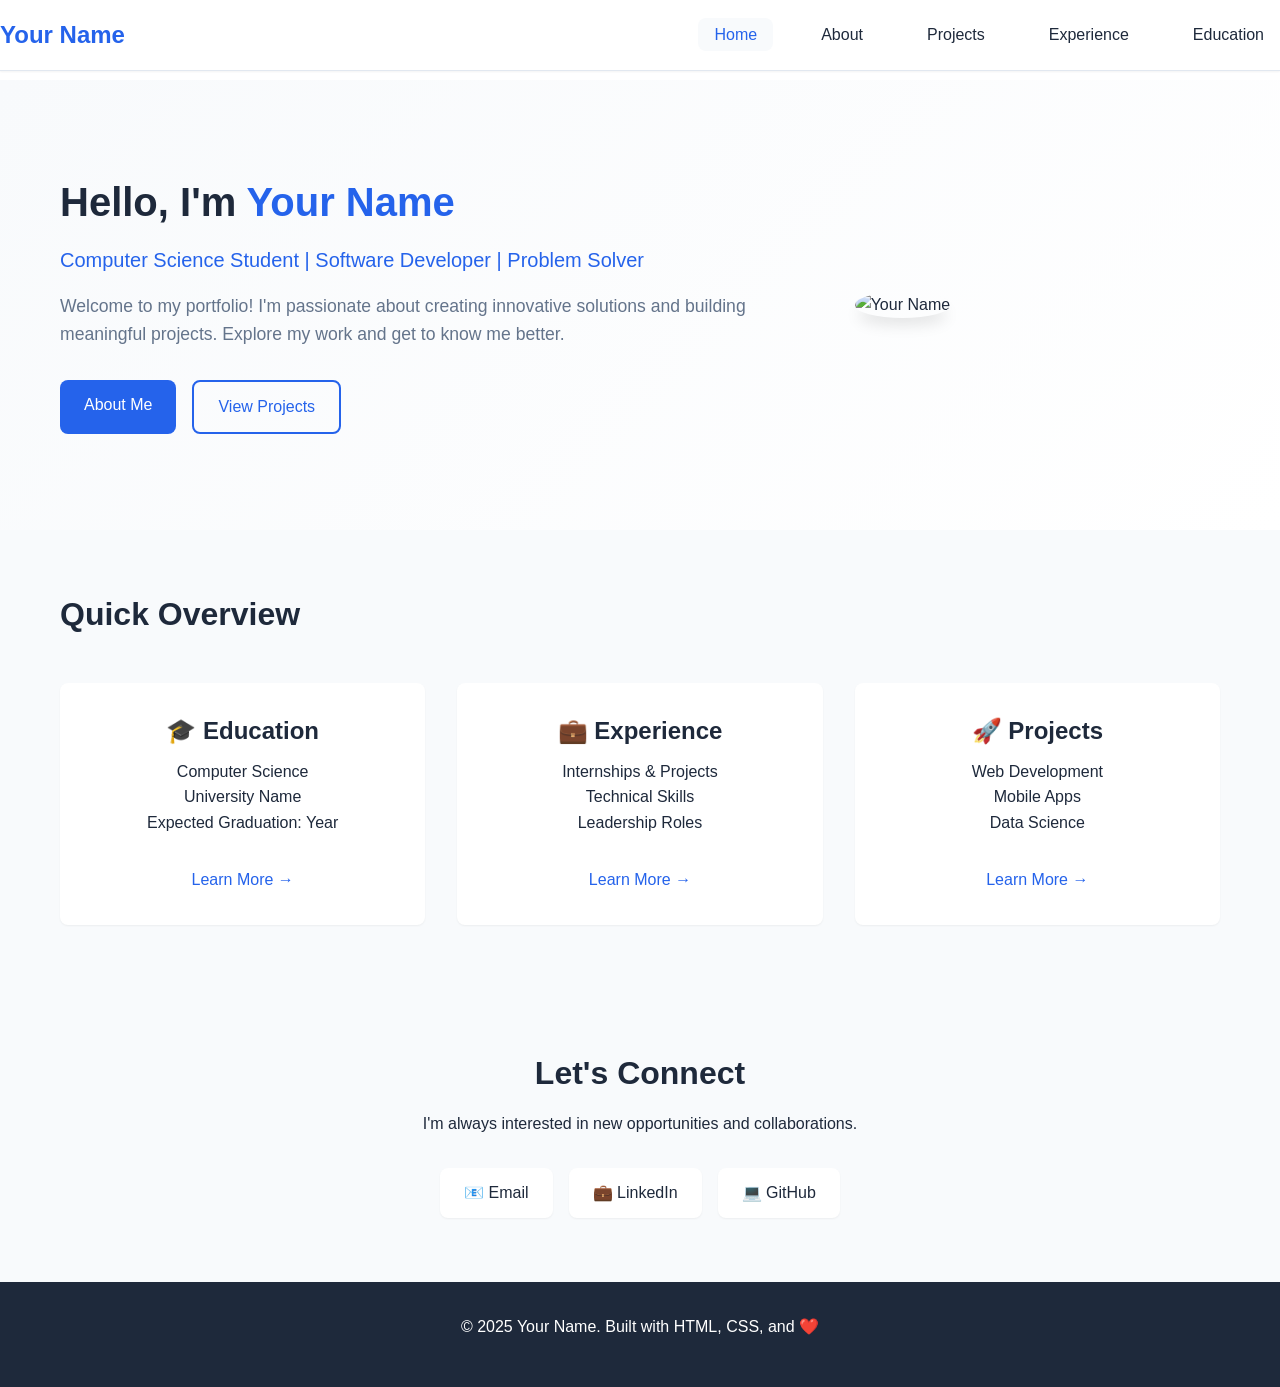
==== index.html @ bdbf02f8 "Initial commit" ====
<!DOCTYPE html>
<html lang="en">
<head>
    <meta charset="UTF-8">
    <meta name="viewport" content="width=device-width, initial-scale=1.0">
    <title>Your Name - Portfolio</title>
    <link rel="stylesheet" href="style.css">
</head>
<body>
    <header>
        <nav class="navbar">
            <div class="nav-container">
                <div class="nav-logo">
                    <a href="index.html">Your Name</a>
                </div>
                <ul class="nav-menu">
                    <li class="nav-item">
                        <a href="index.html" class="nav-link active">Home</a>
                    </li>
                    <li class="nav-item">
                        <a href="about.html" class="nav-link">About</a>
                    </li>
                    <li class="nav-item">
                        <a href="projects.html" class="nav-link">Projects</a>
                    </li>
                    <li class="nav-item">
                        <a href="experience.html" class="nav-link">Experience</a>
                    </li>
                    <li class="nav-item">
                        <a href="education.html" class="nav-link">Education</a>
                    </li>
                </ul>
                <div class="nav-toggle" id="mobile-menu">
                    <span class="bar"></span>
                    <span class="bar"></span>
                    <span class="bar"></span>
                </div>
            </div>
        </nav>
    </header>

    <main>
        <section class="hero">
            <div class="container">
                <div class="hero-content">
                    <h1>Hello, I'm <span class="highlight">Your Name</span></h1>
                    <p class="hero-subtitle">Computer Science Student | Software Developer | Problem Solver</p>
                    <p class="hero-description">
                        Welcome to my portfolio! I'm passionate about creating innovative solutions 
                        and building meaningful projects. Explore my work and get to know me better.
                    </p>
                    <div class="hero-buttons">
                        <a href="about.html" class="btn btn-primary">About Me</a>
                        <a href="projects.html" class="btn btn-secondary">View Projects</a>
                    </div>
                </div>
                <div class="hero-image">
                    <img src="assets/images/profile-placeholder.jpg" alt="Your Name" class="profile-img">
                </div>
            </div>
        </section>

        <section class="quick-overview">
            <div class="container">
                <h2>Quick Overview</h2>
                <div class="overview-grid">
                    <div class="overview-card">
                        <h3>🎓 Education</h3>
                        <p>Computer Science<br>University Name<br>Expected Graduation: Year</p>
                        <a href="education.html" class="card-link">Learn More →</a>
                    </div>
                    <div class="overview-card">
                        <h3>💼 Experience</h3>
                        <p>Internships & Projects<br>Technical Skills<br>Leadership Roles</p>
                        <a href="experience.html" class="card-link">Learn More →</a>
                    </div>
                    <div class="overview-card">
                        <h3>🚀 Projects</h3>
                        <p>Web Development<br>Mobile Apps<br>Data Science</p>
                        <a href="projects.html" class="card-link">Learn More →</a>
                    </div>
                </div>
            </div>
        </section>

        <section class="contact-cta">
            <div class="container">
                <h2>Let's Connect</h2>
                <p>I'm always interested in new opportunities and collaborations.</p>
                <div class="contact-links">
                    <a href="mailto:your.email@example.com" class="contact-btn">📧 Email</a>
                    <a href="https://linkedin.com/in/yourprofile" class="contact-btn">💼 LinkedIn</a>
                    <a href="https://github.com/yourusername" class="contact-btn">💻 GitHub</a>
                </div>
            </div>
        </section>
    </main>

    <footer>
        <div class="container">
            <p>&copy; 2025 Your Name. Built with HTML, CSS, and ❤️</p>
        </div>
    </footer>

    <script src="script.js"></script>
</body>
</html>
---- style.css ----
/* CSS Variables for consistent theming */
:root {
    --primary-color: #2563eb;
    --primary-dark: #1d4ed8;
    --secondary-color: #64748b;
    --accent-color: #f59e0b;
    --text-dark: #1e293b;
    --text-light: #64748b;
    --bg-light: #f8fafc;
    --bg-white: #ffffff;
    --border-color: #e2e8f0;
    --shadow-sm: 0 1px 2px 0 rgb(0 0 0 / 0.05);
    --shadow-md: 0 4px 6px -1px rgb(0 0 0 / 0.1);
    --shadow-lg: 0 10px 15px -3px rgb(0 0 0 / 0.1);
    --border-radius: 8px;
    --transition: all 0.3s ease;
}

/* Reset and base styles */
* {
    margin: 0;
    padding: 0;
    box-sizing: border-box;
}

body {
    font-family: 'Inter', -apple-system, BlinkMacSystemFont, 'Segoe UI', Roboto, Oxygen, Ubuntu, Cantarell, sans-serif;
    line-height: 1.6;
    color: var(--text-dark);
    background-color: var(--bg-white);
}

.container {
    max-width: 1200px;
    margin: 0 auto;
    padding: 0 20px;
}

/* Typography */
h1, h2, h3, h4, h5, h6 {
    line-height: 1.3;
    margin-bottom: 0.5em;
}

h1 { font-size: 2.5rem; font-weight: 700; }
h2 { font-size: 2rem; font-weight: 600; }
h3 { font-size: 1.5rem; font-weight: 600; }
h4 { font-size: 1.25rem; font-weight: 500; }

p { margin-bottom: 1rem; }

.highlight {
    color: var(--primary-color);
}

/* Navigation */
.navbar {
    background: var(--bg-white);
    box-shadow: var(--shadow-sm);
    position: fixed;
    top: 0;
    width: 100%;
    z-index: 1000;
    border-bottom: 1px solid var(--border-color);
}

.nav-container {
    display: flex;
    justify-content: space-between;
    align-items: center;
    padding: 1rem 0;
}

.nav-logo a {
    font-size: 1.5rem;
    font-weight: 700;
    color: var(--primary-color);
    text-decoration: none;
}

.nav-menu {
    display: flex;
    list-style: none;
    gap: 2rem;
}

.nav-link {
    text-decoration: none;
    color: var(--text-dark);
    font-weight: 500;
    transition: var(--transition);
    padding: 0.5rem 1rem;
    border-radius: var(--border-radius);
}

.nav-link:hover,
.nav-link.active {
    color: var(--primary-color);
    background-color: var(--bg-light);
}

/* Mobile menu toggle */
.nav-toggle {
    display: none;
    flex-direction: column;
    cursor: pointer;
}

.bar {
    width: 25px;
    height: 3px;
    background: var(--text-dark);
    margin: 3px 0;
    transition: var(--transition);
}

/* Buttons */
.btn {
    display: inline-block;
    padding: 0.75rem 1.5rem;
    border-radius: var(--border-radius);
    text-decoration: none;
    font-weight: 500;
    transition: var(--transition);
    border: none;
    cursor: pointer;
    text-align: center;
}

.btn-primary {
    background: var(--primary-color);
    color: white;
}

.btn-primary:hover {
    background: var(--primary-dark);
    transform: translateY(-2px);
    box-shadow: var(--shadow-md);
}

.btn-secondary {
    background: transparent;
    color: var(--primary-color);
    border: 2px solid var(--primary-color);
}

.btn-secondary:hover {
    background: var(--primary-color);
    color: white;
}

/* Layout spacing */
main {
    margin-top: 80px; /* Account for fixed navbar */
}

section {
    padding: 4rem 0;
}

.page-header {
    background: linear-gradient(135deg, var(--primary-color), var(--primary-dark));
    color: white;
    text-align: center;
    padding: 6rem 0 4rem;
}

.page-header h1 {
    margin-bottom: 1rem;
}

/* Hero Section */
.hero {
    background: linear-gradient(135deg, var(--bg-light), var(--bg-white));
    padding: 6rem 0;
}

.hero .container {
    display: grid;
    grid-template-columns: 2fr 1fr;
    gap: 4rem;
    align-items: center;
}

.hero-content h1 {
    margin-bottom: 1rem;
}

.hero-subtitle {
    font-size: 1.25rem;
    color: var(--primary-color);
    font-weight: 500;
    margin-bottom: 1rem;
}

.hero-description {
    font-size: 1.1rem;
    color: var(--text-light);
    margin-bottom: 2rem;
}

.hero-buttons {
    display: flex;
    gap: 1rem;
    flex-wrap: wrap;
}

.profile-img {
    width: 100%;
    max-width: 300px;
    border-radius: 50%;
    box-shadow: var(--shadow-lg);
}

/* Quick Overview */
.quick-overview {
    background: var(--bg-light);
}

.overview-grid {
    display: grid;
    grid-template-columns: repeat(auto-fit, minmax(300px, 1fr));
    gap: 2rem;
    margin-top: 3rem;
}

.overview-card {
    background: var(--bg-white);
    padding: 2rem;
    border-radius: var(--border-radius);
    box-shadow: var(--shadow-sm);
    transition: var(--transition);
    text-align: center;
}

.overview-card:hover {
    transform: translateY(-5px);
    box-shadow: var(--shadow-md);
}

.card-link {
    color: var(--primary-color);
    text-decoration: none;
    font-weight: 500;
    margin-top: 1rem;
    display: inline-block;
}

/* Skills Section */
.skills {
    background: var(--bg-light);
}

.skills-grid {
    display: grid;
    grid-template-columns: repeat(auto-fit, minmax(300px, 1fr));
    gap: 2rem;
    margin-top: 3rem;
}

.skill-category {
    background: var(--bg-white);
    padding: 2rem;
    border-radius: var(--border-radius);
    box-shadow: var(--shadow-sm);
}

.skill-tags {
    display: flex;
    flex-wrap: wrap;
    gap: 0.5rem;
    margin-top: 1rem;
}

.skill-tag, .tech-tag {
    background: var(--primary-color);
    color: white;
    padding: 0.25rem 0.75rem;
    border-radius: 20px;
    font-size: 0.875rem;
    font-weight: 500;
}

/* Projects */
.projects-grid {
    display: grid;
    grid-template-columns: repeat(auto-fit, minmax(350px, 1fr));
    gap: 2rem;
    margin-top: 3rem;
}

.project-card {
    background: var(--bg-white);
    border-radius: var(--border-radius);
    overflow: hidden;
    box-shadow: var(--shadow-sm);
    transition: var(--transition);
}

.project-card:hover {
    transform: translateY(-5px);
    box-shadow: var(--shadow-lg);
}

.project-card.featured {
    grid-column: span 2;
    display: grid;
    grid-template-columns: 1fr 1fr;
}

.project-image img {
    width: 100%;
    height: 200px;
    object-fit: cover;
}

.project-content {
    padding: 1.5rem;
}

.project-header {
    display: flex;
    justify-content: space-between;
    align-items: flex-start;
    margin-bottom: 1rem;
}

.project-type {
    background: var(--accent-color);
    color: white;
    padding: 0.25rem 0.75rem;
    border-radius: 20px;
    font-size: 0.75rem;
    font-weight: 500;
}

.project-description {
    color: var(--text-light);
    margin-bottom: 1rem;
}

.project-tech {
    display: flex;
    flex-wrap: wrap;
    gap: 0.5rem;
    margin: 1rem 0;
}

.project-links {
    display: flex;
    gap: 1rem;
}

.project-btn {
    color: var(--primary-color);
    text-decoration: none;
    font-weight: 500;
    font-size: 0.875rem;
}

/* Experience Timeline */
.experience-timeline {
    position: relative;
    margin-top: 3rem;
}

.experience-timeline::before {
    content: '';
    position: absolute;
    left: 2rem;
    top: 0;
    bottom: 0;
    width: 2px;
    background: var(--border-color);
}

.experience-item {
    position: relative;
    margin-bottom: 3rem;
    padding-left: 5rem;
}

.experience-item::before {
    content: '';
    position: absolute;
    left: 1.5rem;
    top: 1rem;
    width: 1rem;
    height: 1rem;
    background: var(--primary-color);
    border-radius: 50%;
    border: 3px solid var(--bg-white);
    box-shadow: var(--shadow-sm);
}

.experience-date {
    position: absolute;
    left: -8rem;
    top: 1rem;
    background: var(--primary-color);
    color: white;
    padding: 0.5rem 1rem;
    border-radius: var(--border-radius);
    font-size: 0.875rem;
    font-weight: 500;
    white-space: nowrap;
}

.experience-content {
    background: var(--bg-white);
    padding: 2rem;
    border-radius: var(--border-radius);
    box-shadow: var(--shadow-sm);
    display: grid;
    grid-template-columns: auto 1fr;
    gap: 1.5rem;
}

.company-logo img {
    width: 60px;
    height: 60px;
    border-radius: var(--border-radius);
    object-fit: cover;
}

.experience-details h3 {
    color: var(--primary-color);
    margin-bottom: 0.5rem;
}

.experience-details h4 {
    margin-bottom: 0.25rem;
}

.location {
    color: var(--text-light);
    font-size: 0.875rem;
    margin-bottom: 1rem;
}

.achievements {
    margin: 1rem 0;
}

.achievements li {
    margin-bottom: 0.5rem;
    color: var(--text-light);
}

.experience-tech {
    display: flex;
    flex-wrap: wrap;
    gap: 0.5rem;
    margin-top: 1rem;
}

/* Education */
.education-item {
    background: var(--bg-white);
    border-radius: var(--border-radius);
    box-shadow: var(--shadow-sm);
    overflow: hidden;
    margin-bottom: 3rem;
}

.education-item.primary {
    display: grid;
    grid-template-columns: auto 1fr;
}

.education-image img {
    width: 200px;
    height: 200px;
    object-fit: cover;
}

.education-content {
    padding: 2rem;
}

.education-header {
    display: flex;
    justify-content: space-between;
    align-items: flex-start;
    margin-bottom: 1rem;
}

.education-status {
    background: var(--accent-color);
    color: white;
    padding: 0.25rem 0.75rem;
    border-radius: 20px;
    font-size: 0.75rem;
    font-weight: 500;
}

.education-period,
.education-location {
    color: var(--text-light);
    margin-bottom: 0.5rem;
}

.coursework-grid {
    display: grid;
    grid-template-columns: repeat(auto-fit, minmax(250px, 1fr));
    gap: 1.5rem;
    margin-top: 1rem;
}

.course-category h5 {
    color: var(--primary-color);
    margin-bottom: 0.5rem;
}

.course-category ul {
    list-style-position: inside;
}

.course-category li {
    color: var(--text-light);
    margin-bottom: 0.25rem;
}

/* Certifications */
.additional-education {
    margin-top: 4rem;
}

.certification-grid {
    display: grid;
    grid-template-columns: repeat(auto-fit, minmax(300px, 1fr));
    gap: 2rem;
    margin-top: 2rem;
}

.certification-card {
    background: var(--bg-white);
    padding: 1.5rem;
    border-radius: var(--border-radius);
    box-shadow: var(--shadow-sm);
    border-left: 4px solid var(--primary-color);
}

.cert-header {
    display: flex;
    justify-content: space-between;
    align-items: flex-start;
    margin-bottom: 0.5rem;
}

.cert-date {
    background: var(--bg-light);
    padding: 0.25rem 0.75rem;
    border-radius: 20px;
    font-size: 0.75rem;
    font-weight: 500;
    color: var(--text-light);
}

.cert-issuer {
    color: var(--primary-color);
    font-weight: 500;
    margin-bottom: 0.5rem;
}

.cert-description {
    color: var(--text-light);
    font-size: 0.875rem;
    margin-bottom: 1rem;
}

.cert-link {
    color: var(--primary-color);
    text-decoration: none;
    font-weight: 500;
    font-size: 0.875rem;
}

/* Contact CTA */
.contact-cta {
    background: var(--bg-light);
    text-align: center;
}

.contact-links {
    display: flex;
    justify-content: center;
    gap: 1rem;
    flex-wrap: wrap;
    margin-top: 2rem;
}

.contact-btn {
    background: var(--bg-white);
    color: var(--text-dark);
    padding: 0.75rem 1.5rem;
    border-radius: var(--border-radius);
    text-decoration: none;
    font-weight: 500;
    box-shadow: var(--shadow-sm);
    transition: var(--transition);
}

.contact-btn:hover {
    transform: translateY(-2px);
    box-shadow: var(--shadow-md);
    color: var(--primary-color);
}

/* Footer */
footer {
    background: var(--text-dark);
    color: white;
    text-align: center;
    padding: 2rem 0;
}

/* Stats and Achievements */
.project-stats,
.achievements {
    background: var(--bg-light);
}

.stats-grid,
.achievements-grid {
    display: grid;
    grid-template-columns: repeat(auto-fit, minmax(200px, 1fr));
    gap: 2rem;
    margin-top: 2rem;
}

.stat-card,
.achievement-card {
    background: var(--bg-white);
    padding: 2rem;
    border-radius: var(--border-radius);
    text-align: center;
    box-shadow: var(--shadow-sm);
}

.stat-card h3 {
    font-size: 2.5rem;
    color: var(--primary-color);
    margin-bottom: 0.5rem;
}

.achievement-card h3 {
    color: var(--primary-color);
    margin-bottom: 1rem;
}

/* Interests */
.interests-grid {
    display: grid;
    grid-template-columns: repeat(auto-fit, minmax(250px, 1fr));
    gap: 2rem;
    margin-top: 2rem;
}

.interest-card {
    background: var(--bg-white);
    padding: 2rem;
    border-radius: var(--border-radius);
    box-shadow: var(--shadow-sm);
    text-align: center;
}

.interest-card h3 {
    color: var(--primary-color);
    margin-bottom: 1rem;
}

/* Responsive Design */
@media (max-width: 768px) {
    .nav-menu {
        position: fixed;
        left: -100%;
        top: 70px;
        flex-direction: column;
        background-color: var(--bg-white);
        width: 100%;
        text-align: center;
        transition: 0.3s;
        box-shadow: var(--shadow-md);
        padding: 2rem 0;
    }

    .nav-menu.active {
        left: 0;
    }

    .nav-toggle {
        display: flex;
    }

    .hero .container {
        grid-template-columns: 1fr;
        text-align: center;
        gap: 2rem;
    }

    .hero-buttons {
        justify-content: center;
    }

    .project-card.featured {
        grid-column: span 1;
        display: block;
    }

    .experience-timeline::before {
        left: 1rem;
    }

    .experience-item {
        padding-left: 3rem;
    }

    .experience-item::before {
        left: 0.5rem;
    }

    .experience-date {
        position: relative;
        left: 0;
        top: 0;
        margin-bottom: 1rem;
        display: inline-block;
    }

    .experience-content {
        grid-template-columns: 1fr;
        gap: 1rem;
    }

    .education-item.primary {
        grid-template-columns: 1fr;
    }

    .education-image {
        text-align: center;
    }

    .education-image img {
        width: 150px;
        height: 150px;
    }

    h1 { font-size: 2rem; }
    h2 { font-size: 1.5rem; }
    h3 { font-size: 1.25rem; }

    section {
        padding: 2rem 0;
    }

    .page-header {
        padding: 4rem 0 2rem;
    }

    .hero {
        padding: 4rem 0;
    }
}

@media (max-width: 480px) {
    .container {
        padding: 0 15px;
    }

    .hero-buttons {
        flex-direction: column;
        align-items: center;
    }

    .contact-links {
        flex-direction: column;
        align-items: center;
    }

    .overview-grid,
    .projects-grid,
    .certification-grid {
        grid-template-columns: 1fr;
    }
}

/* Accessibility */
@media (prefers-reduced-motion: reduce) {
    * {
        animation-duration: 0.01ms !important;
        animation-iteration-count: 1 !important;
        transition-duration: 0.01ms !important;
    }
}

/* Focus states for keyboard navigation */
a:focus,
button:focus,
.nav-toggle:focus {
    outline: 2px solid var(--primary-color);
    outline-offset: 2px;
}

/* High contrast mode support */
@media (prefers-contrast: high) {
    :root {
        --border-color: #000000;
        --shadow-sm: 0 1px 2px 0 rgb(0 0 0 / 0.2);
        --shadow-md: 0 4px 6px -1px rgb(0 0 0 / 0.3);
        --shadow-lg: 0 10px 15px -3px rgb(0 0 0 / 0.4);
    }
}

/* Print styles */
@media print {
    .navbar,
    .nav-toggle,
    .contact-cta,
    footer {
        display: none;
    }

    main {
        margin-top: 0;
    }

    .page-header {
        background: none;
        color: var(--text-dark);
    }

    .project-card,
    .experience-item,
    .certification-card {
        break-inside: avoid;
        margin-bottom: 1rem;
    }
}
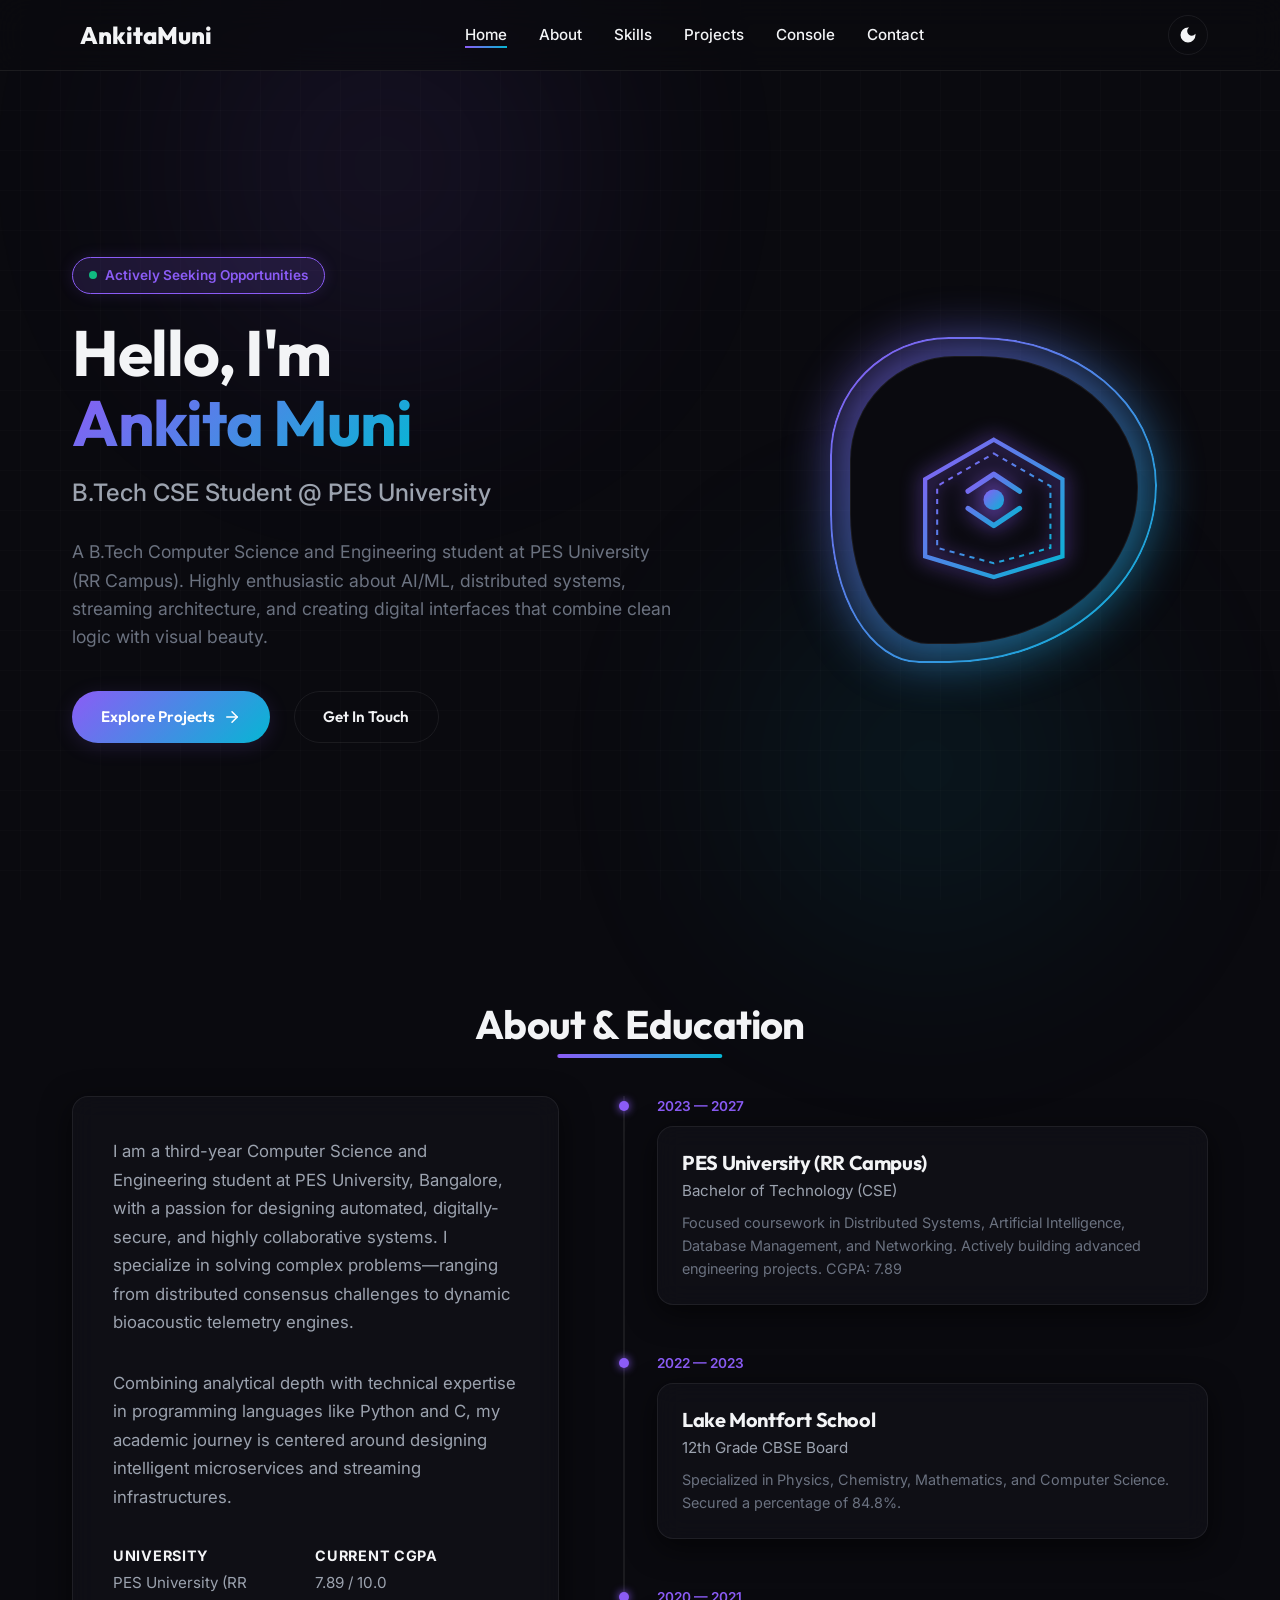
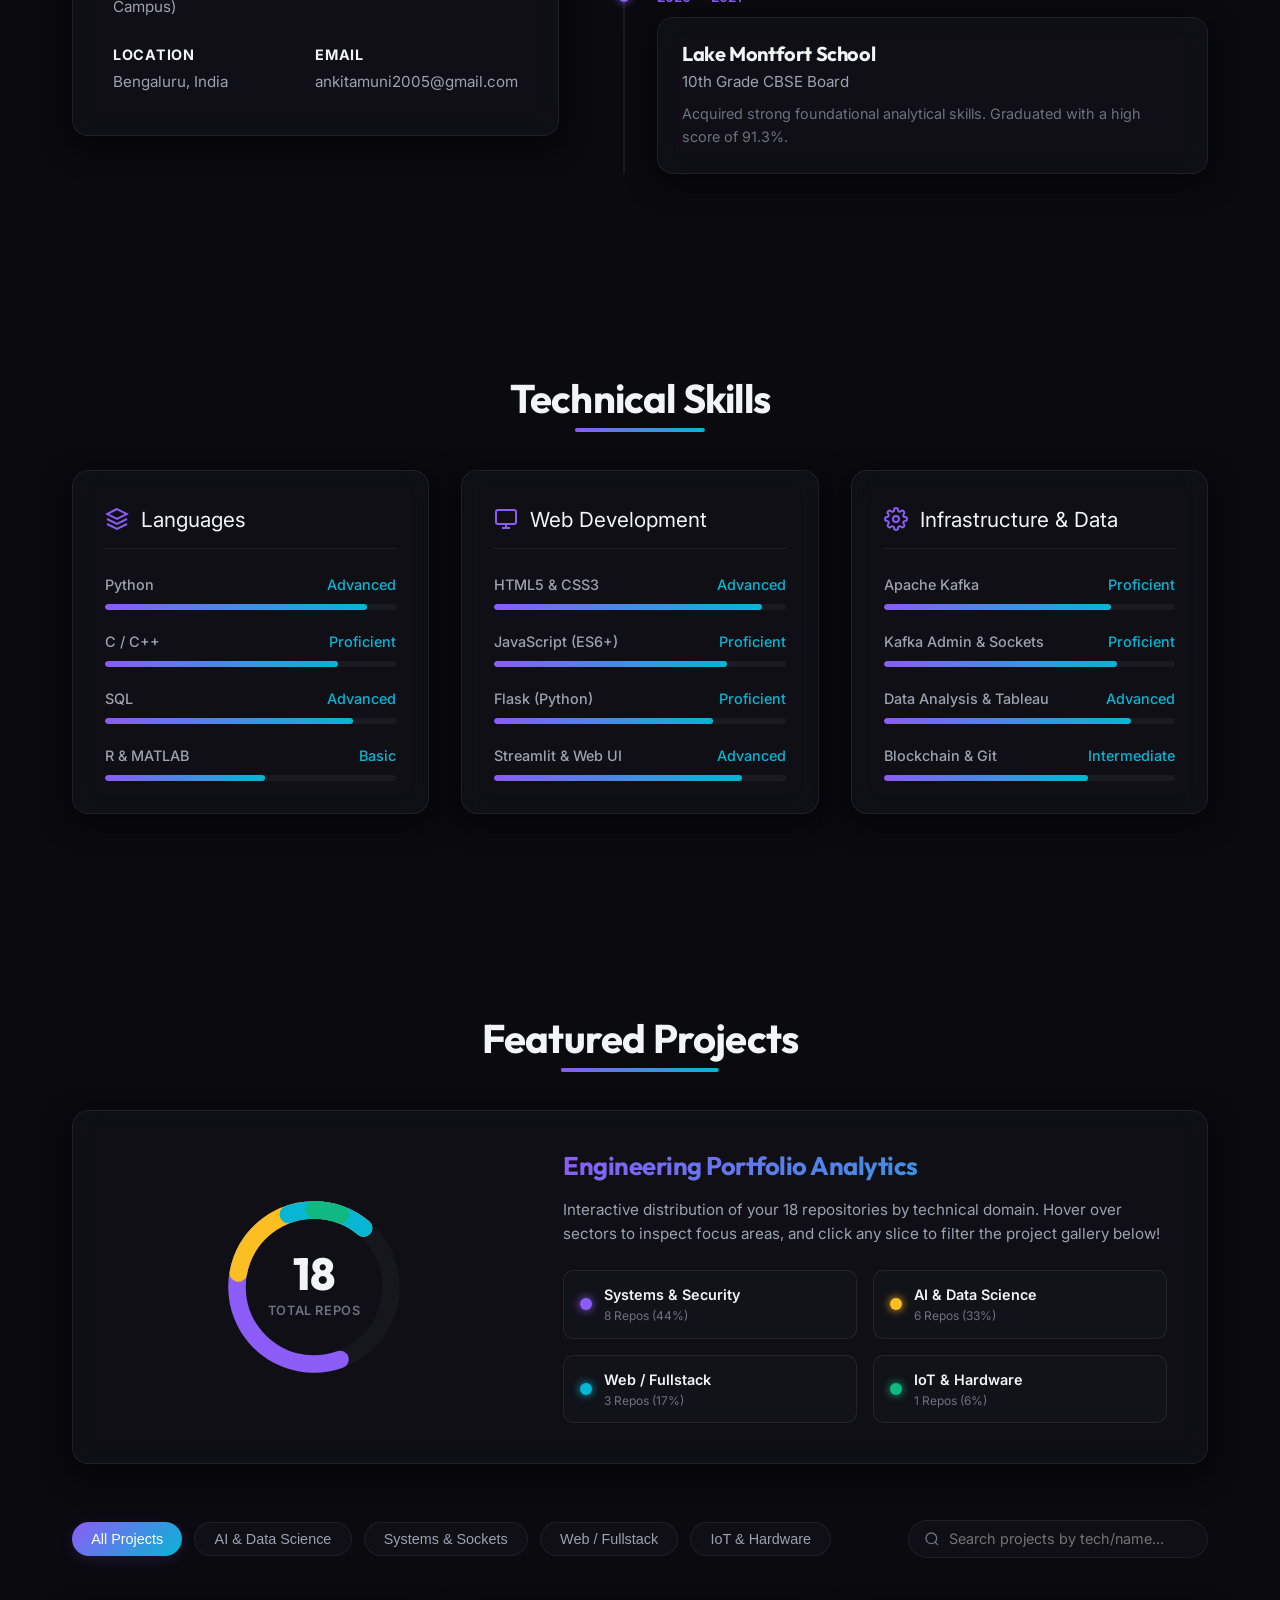
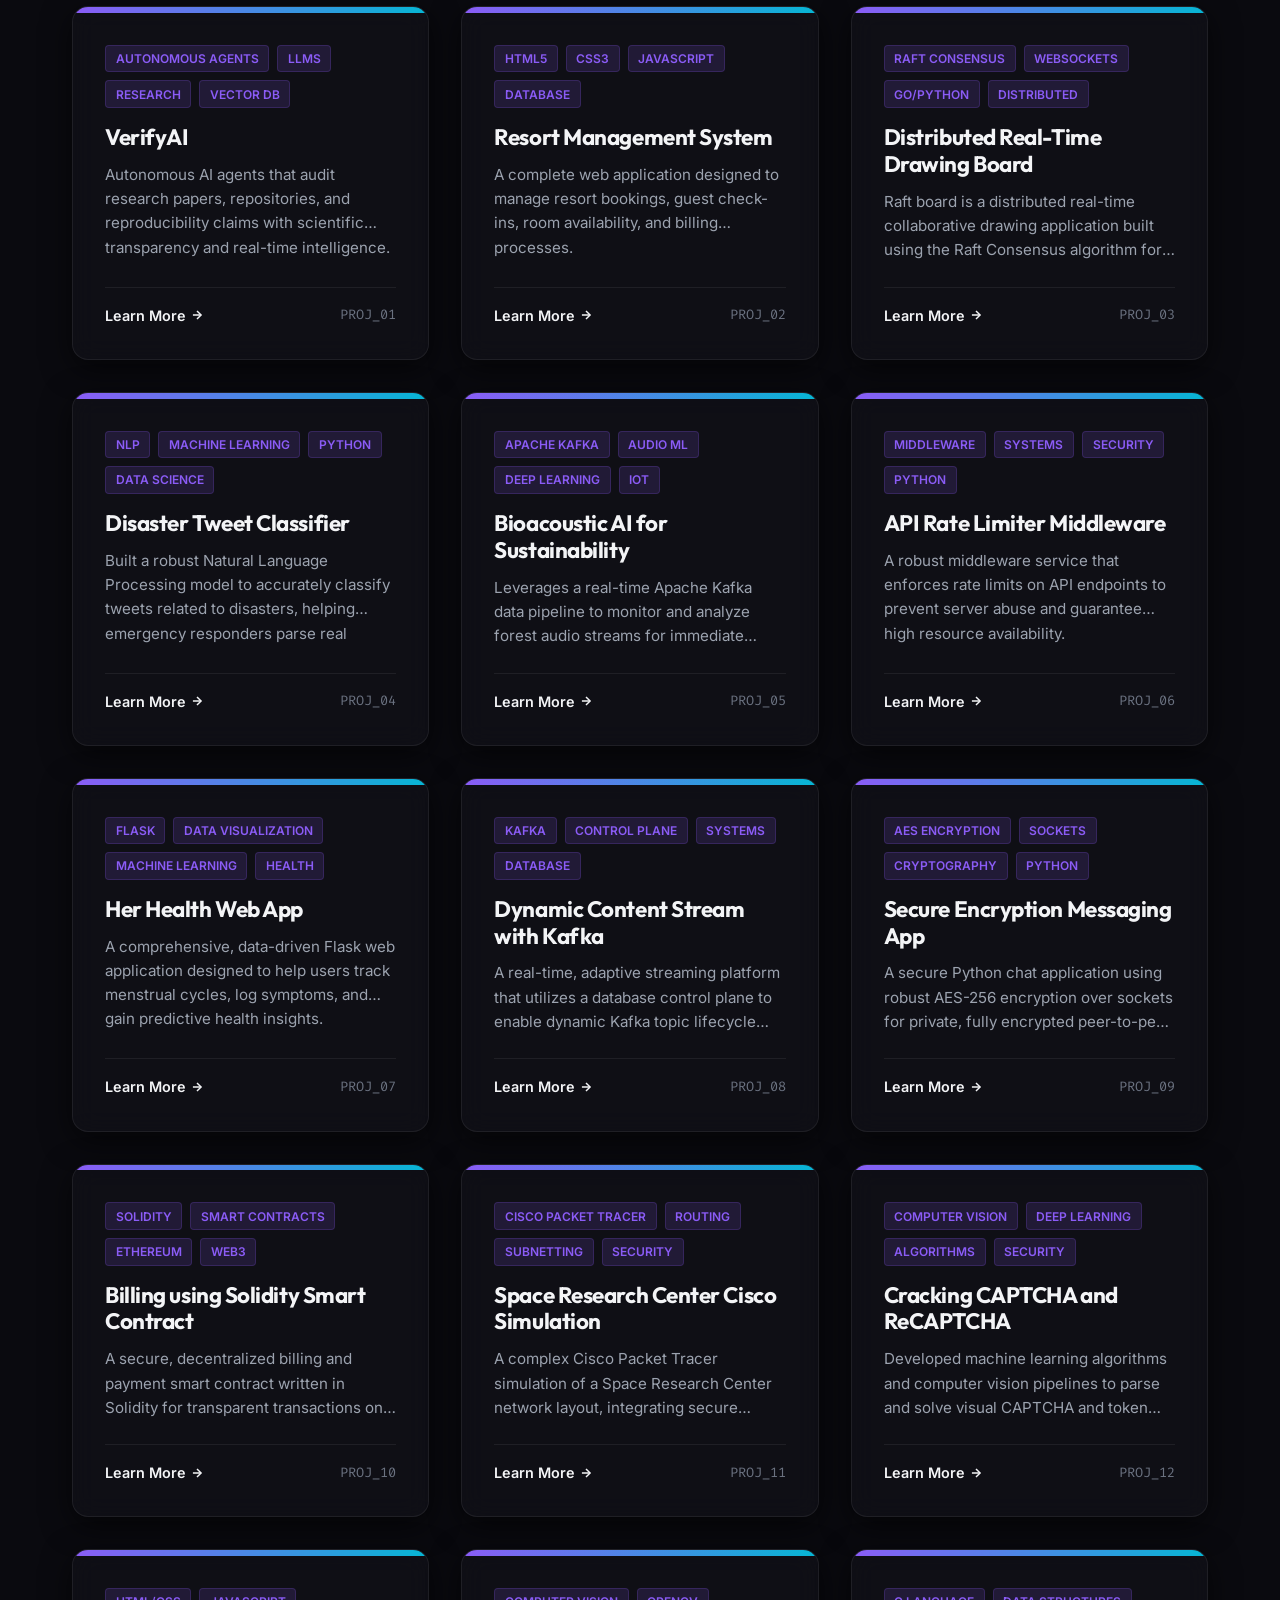
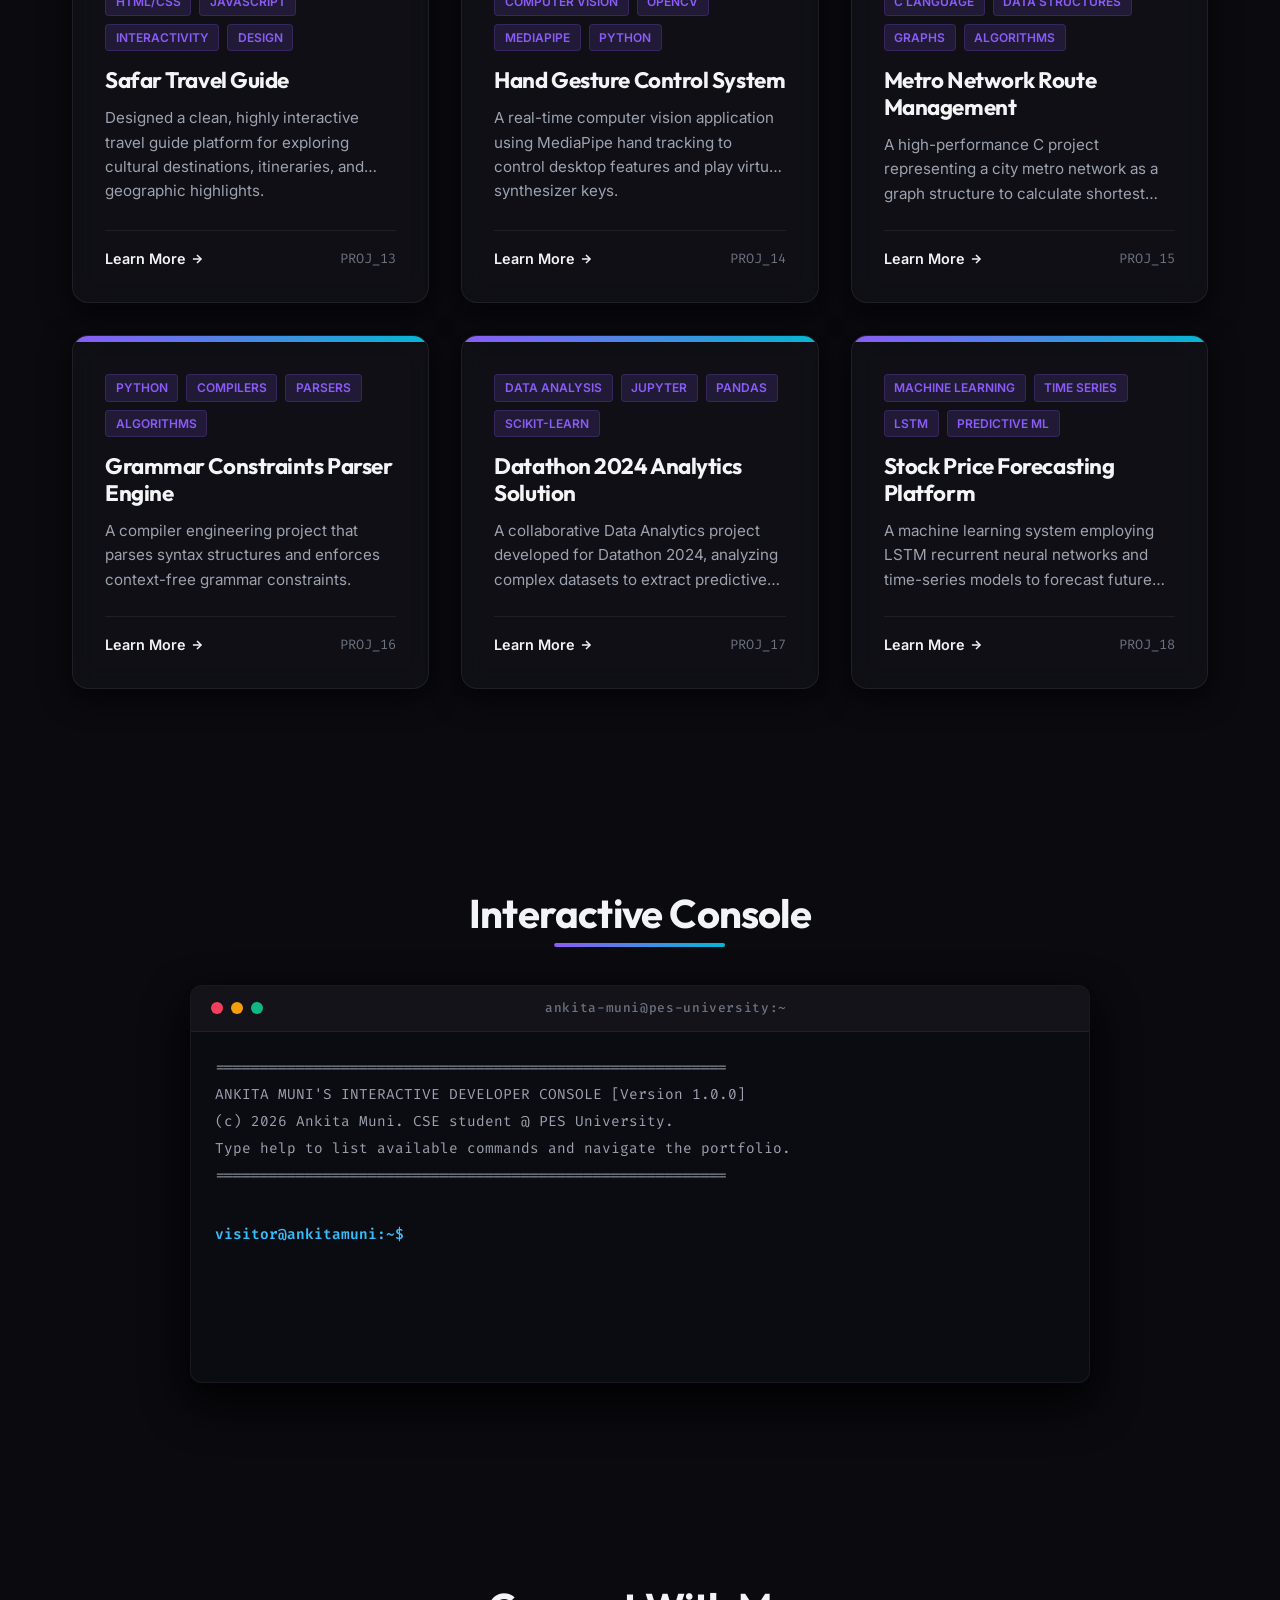
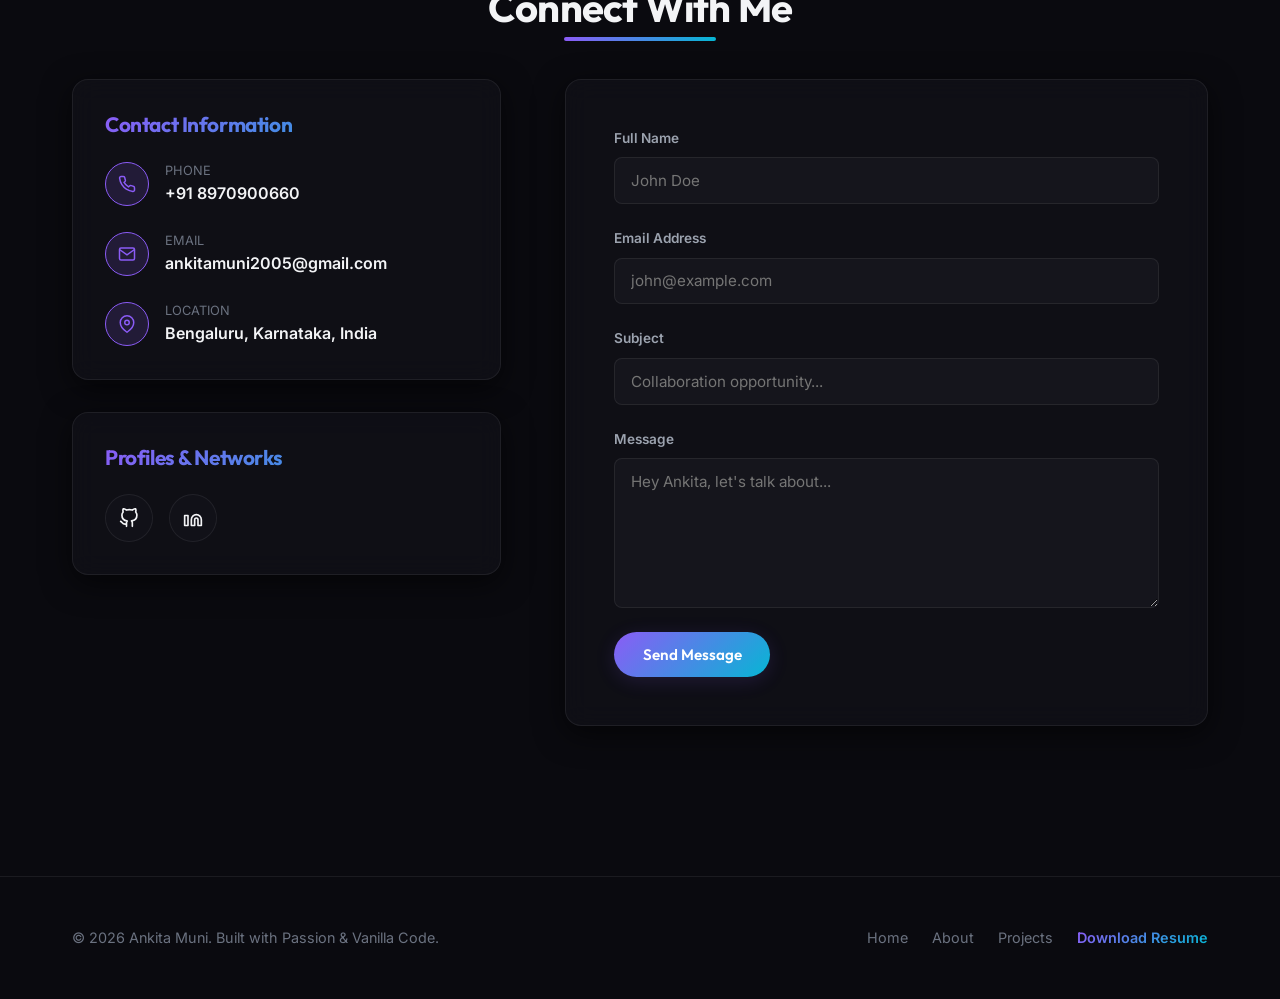
==== commit 7dfaca66: "Launch premium interactive portfolio" ====
--- a/index.html
+++ b/index.html
@@ -1,107 +1,550 @@
 <!DOCTYPE html>
-<html lang="en">
+<html lang="en" data-theme="dark">
 <head>
     <meta charset="UTF-8">
     <meta name="viewport" content="width=device-width, initial-scale=1.0">
-    <title>Your Name - Portfolio</title>
+    <title>Ankita Muni | Computer Science Student & Portfolio</title>
+    <meta name="description" content="Portfolio of Ankita Muni, a dedicated B. Tech Computer Science and Engineering student at PES University. Discover interactive projects, skills, and certifications.">
+    <meta name="keywords" content="Ankita Muni, Computer Science, Portfolio, PES University, B.Tech, Software Engineer, Python, AI/ML, Kafka, Raft Consensus">
+    <meta name="author" content="Ankita Muni">
+    <!-- CSS Stylesheet -->
     <link rel="stylesheet" href="style.css">
 </head>
 <body>
-    <header>
-        <nav class="navbar">
-            <div class="nav-container">
-                <div class="nav-logo">
-                    <a href="index.html">Your Name</a>
-                </div>
-                <ul class="nav-menu">
-                    <li class="nav-item">
-                        <a href="index.html" class="nav-link active">Home</a>
-                    </li>
-                    <li class="nav-item">
-                        <a href="about.html" class="nav-link">About</a>
-                    </li>
-                    <li class="nav-item">
-                        <a href="projects.html" class="nav-link">Projects</a>
-                    </li>
-                    <li class="nav-item">
-                        <a href="experience.html" class="nav-link">Experience</a>
-                    </li>
-                    <li class="nav-item">
-                        <a href="education.html" class="nav-link">Education</a>
-                    </li>
+
+    <!-- Radiant Gradient Orbs for background depth -->
+    <div class="glow-orb-1"></div>
+    <div class="glow-orb-2"></div>
+
+    <!-- ==========================================================================
+       STICKY NAVIGATION BAR
+       ========================================================================== -->
+    <header class="navbar">
+        <div class="container navbar-container">
+            <a href="#" class="logo">
+                <span class="gradient-text"></span>AnkitaMuni<span class="gradient-text"></span>
+            </a>
+            
+            <nav>
+                <ul class="nav-links" id="nav-links">
+                    <li><a href="#home" class="active">Home</a></li>
+                    <li><a href="#about">About</a></li>
+                    <li><a href="#skills">Skills</a></li>
+                    <li><a href="#projects">Projects</a></li>
+                    <li><a href="#terminal">Console</a></li>
+                    <li><a href="#contact">Contact</a></li>
                 </ul>
-                <div class="nav-toggle" id="mobile-menu">
-                    <span class="bar"></span>
-                    <span class="bar"></span>
-                    <span class="bar"></span>
-                </div>
-            </div>
-        </nav>
+            </nav>
+            
+            <div class="nav-actions">
+                <!-- Theme Toggle Button -->
+                <button class="theme-toggle" id="theme-toggle" aria-label="Toggle dark/light theme">
+                    <svg class="moon-icon" viewBox="0 0 24 24">
+                        <path d="M12 3a9 9 0 1 0 9 9c0-.46-.04-.92-.1-1.36a5.389 5.389 0 0 1-4.4 2.26 5.403 5.403 0 0 1-3.14-9.8c-.44-.06-.9-.1-1.36-.1z"/>
+                    </svg>
+                    <svg class="sun-icon" viewBox="0 0 24 24">
+                        <circle cx="12" cy="12" r="5"/>
+                        <path d="M12 1v2M12 21v2M4.22 4.22l1.42 1.42M18.36 18.36l1.42 1.42M1 12h2M21 12h2M4.22 19.78l1.42-1.42M18.36 5.64l1.42-1.42"/>
+                    </svg>
+                </button>
+                
+                <!-- Mobile Hamburger Button -->
+                <button class="menu-btn" id="menu-btn" aria-label="Open navigation menu">
+                    &#9776;
+                </button>
+            </div>
+        </div>
     </header>
 
     <main>
-        <section class="hero">
-            <div class="container">
+        <!-- ==========================================================================
+           HERO SECTION
+           ========================================================================== */ -->
+        <section id="home" class="hero">
+            <div class="container hero-grid">
                 <div class="hero-content">
-                    <h1>Hello, I'm <span class="highlight">Your Name</span></h1>
-                    <p class="hero-subtitle">Computer Science Student | Software Developer | Problem Solver</p>
-                    <p class="hero-description">
-                        Welcome to my portfolio! I'm passionate about creating innovative solutions 
-                        and building meaningful projects. Explore my work and get to know me better.
+                    <div class="hero-badge">
+                        <span></span> Actively Seeking Opportunities
+                    </div>
+                    <h1 class="hero-title">Hello, I'm <br><span class="gradient-text">Ankita Muni</span></h1>
+                    <div class="hero-subtitle" id="typewriter-text"></div>
+                    <p class="hero-desc">
+                        A B.Tech Computer Science and Engineering student at PES University (RR Campus). Highly enthusiastic about AI/ML, distributed systems, streaming architecture, and creating digital interfaces that combine clean logic with visual beauty.
                     </p>
                     <div class="hero-buttons">
-                        <a href="about.html" class="btn btn-primary">About Me</a>
-                        <a href="projects.html" class="btn btn-secondary">View Projects</a>
-                    </div>
-                </div>
-                <div class="hero-image">
-                    <img src="assets/images/profile-placeholder.jpg" alt="Your Name" class="profile-img">
+                        <a href="#projects" class="btn btn-primary">
+                            Explore Projects
+                            <svg width="18" height="18" viewBox="0 0 24 24" fill="none" stroke="currentColor" stroke-width="2" stroke-linecap="round" stroke-linejoin="round"><line x1="5" y1="12" x2="19" y2="12"></line><polyline points="12 5 19 12 12 19"></polyline></svg>
+                        </a>
+                        <a href="#contact" class="btn btn-secondary">Get In Touch</a>
+                    </div>
+                </div>
+                
+                <div class="hero-visual">
+                    <div class="hero-avatar-container">
+                        <div class="hero-avatar-glow"></div>
+                        <div class="hero-avatar-border"></div>
+                        <div class="hero-avatar-inner">
+                            <!-- Custom Glowing Tech SVG Emblem -->
+                            <svg viewBox="0 0 100 100" id="avatar-svg">
+                                <defs>
+                                    <linearGradient id="avatar-gradient" x1="0%" y1="0%" x2="100%" y2="100%">
+                                        <stop offset="0%" stop-color="var(--accent-1)" />
+                                        <stop offset="100%" stop-color="var(--accent-2)" />
+                                    </linearGradient>
+                                </defs>
+                                <polygon points="50,15 90,38 90,83 50,95 10,83 10,38" stroke="url(#avatar-gradient)" stroke-width="2.5" fill="none" />
+                                <polygon points="50,23 83,42 83,78 50,87 17,78 17,42" stroke="url(#avatar-gradient)" stroke-width="1.2" stroke-dasharray="3, 3" fill="none" />
+                                <path d="M35,45 L50,35 L65,45 M35,55 L50,65 L65,55" stroke="url(#avatar-gradient)" stroke-width="3" stroke-linecap="round" stroke-linejoin="round" fill="none" />
+                                <circle cx="50" cy="50" r="6" fill="url(#avatar-gradient)" />
+                            </svg>
+                        </div>
+                    </div>
                 </div>
             </div>
         </section>
 
-        <section class="quick-overview">
+        <!-- ==========================================================================
+           ABOUT ME & EDUCATION SECTION
+           ========================================================================== -->
+        <section id="about" class="about">
             <div class="container">
-                <h2>Quick Overview</h2>
-                <div class="overview-grid">
-                    <div class="overview-card">
-                        <h3>🎓 Education</h3>
-                        <p>Computer Science<br>University Name<br>Expected Graduation: Year</p>
-                        <a href="education.html" class="card-link">Learn More →</a>
-                    </div>
-                    <div class="overview-card">
-                        <h3>💼 Experience</h3>
-                        <p>Internships & Projects<br>Technical Skills<br>Leadership Roles</p>
-                        <a href="experience.html" class="card-link">Learn More →</a>
-                    </div>
-                    <div class="overview-card">
-                        <h3>🚀 Projects</h3>
-                        <p>Web Development<br>Mobile Apps<br>Data Science</p>
-                        <a href="projects.html" class="card-link">Learn More →</a>
-                    </div>
+                <h2 class="section-title">About & Education</h2>
+                <div class="about-grid">
+                    
+                    <!-- Bio & Details Card -->
+                    <div class="about-info glass reveal">
+                        <p class="about-text">
+                            I am a third-year Computer Science and Engineering student at PES University, Bangalore, with a passion for designing automated, digitally-secure, and highly collaborative systems. I specialize in solving complex problems—ranging from distributed consensus challenges to dynamic bioacoustic telemetry engines.
+                        </p>
+                        <p class="about-text">
+                            Combining analytical depth with technical expertise in programming languages like Python and C, my academic journey is centered around designing intelligent microservices and streaming infrastructures.
+                        </p>
+                        <ul class="about-details">
+                            <li>
+                                <strong>University</strong>
+                                PES University (RR Campus)
+                            </li>
+                            <li>
+                                <strong>Current CGPA</strong>
+                                7.89 / 10.0
+                            </li>
+                            <li>
+                                <strong>Location</strong>
+                                Bengaluru, India
+                            </li>
+                            <li>
+                                <strong>Email</strong>
+                                ankitamuni2005@gmail.com
+                            </li>
+                        </ul>
+                    </div>
+
+                    <!-- Interactive Education Timeline -->
+                    <div class="education-timeline reveal">
+                        
+                        <div class="timeline-item">
+                            <span class="timeline-dot"></span>
+                            <span class="timeline-date">2023 — 2027</span>
+                            <div class="timeline-content glass glass-hover">
+                                <h3 class="timeline-title">PES University (RR Campus)</h3>
+                                <p class="timeline-subtitle">Bachelor of Technology (CSE)</p>
+                                <p class="timeline-desc">Focused coursework in Distributed Systems, Artificial Intelligence, Database Management, and Networking. Actively building advanced engineering projects. CGPA: 7.89</p>
+                            </div>
+                        </div>
+
+                        <div class="timeline-item">
+                            <span class="timeline-dot"></span>
+                            <span class="timeline-date">2022 — 2023</span>
+                            <div class="timeline-content glass glass-hover">
+                                <h3 class="timeline-title">Lake Montfort School</h3>
+                                <p class="timeline-subtitle">12th Grade CBSE Board</p>
+                                <p class="timeline-desc">Specialized in Physics, Chemistry, Mathematics, and Computer Science. Secured a percentage of 84.8%.</p>
+                            </div>
+                        </div>
+
+                        <div class="timeline-item">
+                            <span class="timeline-dot"></span>
+                            <span class="timeline-date">2020 — 2021</span>
+                            <div class="timeline-content glass glass-hover">
+                                <h3 class="timeline-title">Lake Montfort School</h3>
+                                <p class="timeline-subtitle">10th Grade CBSE Board</p>
+                                <p class="timeline-desc">Acquired strong foundational analytical skills. Graduated with a high score of 91.3%.</p>
+                            </div>
+                        </div>
+
+                    </div>
+
                 </div>
             </div>
         </section>
 
-        <section class="contact-cta">
+        <!-- ==========================================================================
+           SKILLS DASHBOARD
+           ========================================================================== -->
+        <section id="skills" class="skills">
             <div class="container">
-                <h2>Let's Connect</h2>
-                <p>I'm always interested in new opportunities and collaborations.</p>
-                <div class="contact-links">
-                    <a href="mailto:your.email@example.com" class="contact-btn">📧 Email</a>
-                    <a href="https://linkedin.com/in/yourprofile" class="contact-btn">💼 LinkedIn</a>
-                    <a href="https://github.com/yourusername" class="contact-btn">💻 GitHub</a>
+                <h2 class="section-title">Technical Skills</h2>
+                <div class="skills-grid">
+                    
+                    <!-- Languages -->
+                    <div class="skills-category glass reveal">
+                        <div class="skills-cat-title">
+                            <svg viewBox="0 0 24 24" fill="none" stroke="currentColor" stroke-width="2"><path d="M12 2L2 7l10 5 10-5-10-5zM2 17l10 5 10-5M2 12l10 5 10-5"/></svg>
+                            Languages
+                        </div>
+                        <div class="skill-list">
+                            <div class="skill-item">
+                                <div class="skill-info">
+                                    <span class="skill-name">Python</span>
+                                    <span class="skill-level">Advanced</span>
+                                </div>
+                                <div class="skill-bar-wrapper">
+                                    <div class="skill-bar" data-level="90%"></div>
+                                </div>
+                            </div>
+                            <div class="skill-item">
+                                <div class="skill-info">
+                                    <span class="skill-name">C / C++</span>
+                                    <span class="skill-level">Proficient</span>
+                                </div>
+                                <div class="skill-bar-wrapper">
+                                    <div class="skill-bar" data-level="80%"></div>
+                                </div>
+                            </div>
+                            <div class="skill-item">
+                                <div class="skill-info">
+                                    <span class="skill-name">SQL</span>
+                                    <span class="skill-level">Advanced</span>
+                                </div>
+                                <div class="skill-bar-wrapper">
+                                    <div class="skill-bar" data-level="85%"></div>
+                                </div>
+                            </div>
+                            <div class="skill-item">
+                                <div class="skill-info">
+                                    <span class="skill-name">R & MATLAB</span>
+                                    <span class="skill-level">Basic</span>
+                                </div>
+                                <div class="skill-bar-wrapper">
+                                    <div class="skill-bar" data-level="55%"></div>
+                                </div>
+                            </div>
+                        </div>
+                    </div>
+
+                    <!-- Web Development -->
+                    <div class="skills-category glass reveal">
+                        <div class="skills-cat-title">
+                            <svg viewBox="0 0 24 24" fill="none" stroke="currentColor" stroke-width="2"><rect x="2" y="3" width="20" height="14" rx="2" ry="2"/><line x1="8" y1="21" x2="16" y2="21"/><line x1="12" y1="17" x2="12" y2="21"/></svg>
+                            Web Development
+                        </div>
+                        <div class="skill-list">
+                            <div class="skill-item">
+                                <div class="skill-info">
+                                    <span class="skill-name">HTML5 & CSS3</span>
+                                    <span class="skill-level">Advanced</span>
+                                </div>
+                                <div class="skill-bar-wrapper">
+                                    <div class="skill-bar" data-level="92%"></div>
+                                </div>
+                            </div>
+                            <div class="skill-item">
+                                <div class="skill-info">
+                                    <span class="skill-name">JavaScript (ES6+)</span>
+                                    <span class="skill-level">Proficient</span>
+                                </div>
+                                <div class="skill-bar-wrapper">
+                                    <div class="skill-bar" data-level="80%"></div>
+                                </div>
+                            </div>
+                            <div class="skill-item">
+                                <div class="skill-info">
+                                    <span class="skill-name">Flask (Python)</span>
+                                    <span class="skill-level">Proficient</span>
+                                </div>
+                                <div class="skill-bar-wrapper">
+                                    <div class="skill-bar" data-level="75%"></div>
+                                </div>
+                            </div>
+                            <div class="skill-item">
+                                <div class="skill-info">
+                                    <span class="skill-name">Streamlit & Web UI</span>
+                                    <span class="skill-level">Advanced</span>
+                                </div>
+                                <div class="skill-bar-wrapper">
+                                    <div class="skill-bar" data-level="85%"></div>
+                                </div>
+                            </div>
+                        </div>
+                    </div>
+
+                    <!-- Tools & Technologies -->
+                    <div class="skills-category glass reveal">
+                        <div class="skills-cat-title">
+                            <svg viewBox="0 0 24 24" fill="none" stroke="currentColor" stroke-width="2"><circle cx="12" cy="12" r="3"/><path d="M19.4 15a1.65 1.65 0 0 0 .33 1.82l.06.06a2 2 0 1 1-2.83 2.83l-.06-.06a1.65 1.65 0 0 0-1.82-.33 1.65 1.65 0 0 0-1 1.51V21a2 2 0 0 1-4 0v-.09A1.65 1.65 0 0 0 9 19.4a1.65 1.65 0 0 0-1.82.33l-.06.06a2 2 0 1 1-2.83-2.83l.06-.06a1.65 1.65 0 0 0 .33-1.82 1.65 1.65 0 0 0-1.51-1H3a2 2 0 0 1 0-4h.09A1.65 1.65 0 0 0 4.6 9a1.65 1.65 0 0 0-.33-1.82l-.06-.06a2 2 0 1 1 2.83-2.83l.06.06a1.65 1.65 0 0 0 1.82.33H9a1.65 1.65 0 0 0 1-1.51V3a2 2 0 0 1 4 0v.09a1.65 1.65 0 0 0 1 1.51 1.65 1.65 0 0 0 1.82-.33l.06-.06a2 2 0 1 1 2.83 2.83l-.06.06a1.65 1.65 0 0 0-.33 1.82V9a1.65 1.65 0 0 0 1.51 1H21a2 2 0 0 1 0 4h-.09a1.65 1.65 0 0 0-1.51 1z"/></svg>
+                            Infrastructure & Data
+                        </div>
+                        <div class="skill-list">
+                            <div class="skill-item">
+                                <div class="skill-info">
+                                    <span class="skill-name">Apache Kafka</span>
+                                    <span class="skill-level">Proficient</span>
+                                </div>
+                                <div class="skill-bar-wrapper">
+                                    <div class="skill-bar" data-level="78%"></div>
+                                </div>
+                            </div>
+                            <div class="skill-item">
+                                <div class="skill-info">
+                                    <span class="skill-name">Kafka Admin & Sockets</span>
+                                    <span class="skill-level">Proficient</span>
+                                </div>
+                                <div class="skill-bar-wrapper">
+                                    <div class="skill-bar" data-level="80%"></div>
+                                </div>
+                            </div>
+                            <div class="skill-item">
+                                <div class="skill-info">
+                                    <span class="skill-name">Data Analysis & Tableau</span>
+                                    <span class="skill-level">Advanced</span>
+                                </div>
+                                <div class="skill-bar-wrapper">
+                                    <div class="skill-bar" data-level="85%"></div>
+                                </div>
+                            </div>
+                            <div class="skill-item">
+                                <div class="skill-info">
+                                    <span class="skill-name">Blockchain & Git</span>
+                                    <span class="skill-level">Intermediate</span>
+                                </div>
+                                <div class="skill-bar-wrapper">
+                                    <div class="skill-bar" data-level="70%"></div>
+                                </div>
+                            </div>
+                        </div>
+                    </div>
+
+                </div>
+            </div>
+        </section>
+
+        <!-- ==========================================================================
+           PROJECTS SHOWCASE SECTION
+           ========================================================================== -->
+        <section id="projects" class="projects">
+            <div class="container">
+                <h2 class="section-title">Featured Projects</h2>
+                
+                <!-- Portfolio Analytics Dashboard -->
+                <div class="projects-dashboard glass reveal" id="projects-dashboard">
+                    <div class="dashboard-chart-side">
+                        <svg viewBox="0 0 200 200" id="donut-svg">
+                            <defs>
+                                <filter id="glow">
+                                    <feGaussianBlur stdDeviation="3" result="coloredBlur"/>
+                                    <feMerge>
+                                        <feMergeNode in="coloredBlur"/>
+                                        <feMergeNode in="SourceGraphic"/>
+                                    </feMerge>
+                                </filter>
+                            </defs>
+                            <!-- Donut segments injected by script -->
+                        </svg>
+                        <div class="chart-center-label">
+                            <span id="chart-center-count">18</span>
+                            <span id="chart-center-text">Total Repos</span>
+                        </div>
+                    </div>
+                    <div class="dashboard-legend-side">
+                        <h3 class="dashboard-dash-title gradient-text">Engineering Portfolio Analytics</h3>
+                        <p class="dashboard-dash-desc">Interactive distribution of your 18 repositories by technical domain. Hover over sectors to inspect focus areas, and click any slice to filter the project gallery below!</p>
+                        <ul class="dashboard-legend" id="dashboard-legend">
+                            <!-- Legend items injected by script -->
+                        </ul>
+                    </div>
+                </div>
+
+                <div class="projects-controls reveal">
+                    <!-- Category Filters -->
+                    <div class="filter-tabs" id="filter-tabs">
+                        <button class="filter-tab active" data-category="all">All Projects</button>
+                        <button class="filter-tab" data-category="ai-ml">AI & Data Science</button>
+                        <button class="filter-tab" data-category="systems">Systems & Sockets</button>
+                        <button class="filter-tab" data-category="web-fullstack">Web / Fullstack</button>
+                        <button class="filter-tab" data-category="hardware">IoT & Hardware</button>
+                    </div>
+                    
+                    <!-- Text Search -->
+                    <div class="search-container">
+                        <input type="text" class="search-input" id="search-input" placeholder="Search projects by tech/name...">
+                        <svg class="search-icon" fill="none" stroke="currentColor" stroke-width="2" viewBox="0 0 24 24">
+                            <circle cx="11" cy="11" r="8"/>
+                            <line x1="21" y1="21" x2="16.65" y2="16.65"/>
+                        </svg>
+                    </div>
+                </div>
+
+                <!-- Projects grid, fully populated dynamically or natively with standard cards -->
+                <div class="projects-grid" id="projects-grid">
+                    <!-- Project cards will be populated via script for rich content structure, but we include them here as index-search fallback -->
+                </div>
+            </div>
+        </section>
+
+        <!-- ==========================================================================
+           INTERACTIVE DEVELOPER TERMINAL CONSOLE
+           ========================================================================== -->
+        <section id="terminal" class="terminal-section">
+            <div class="container">
+                <h2 class="section-title">Interactive Console</h2>
+                
+                <div class="terminal-widget reveal">
+                    <div class="terminal-header">
+                        <div class="terminal-dots">
+                            <span class="terminal-dot td-close"></span>
+                            <span class="terminal-dot td-min"></span>
+                            <span class="terminal-dot td-max"></span>
+                        </div>
+                        <div class="terminal-title-text">ankita-muni@pes-university:~</div>
+                        <div></div>
+                    </div>
+                    <div class="terminal-body" id="terminal-body">
+                        <div class="terminal-welcome">
+                            <p>=========================================================</p>
+                            <p>ANKITA MUNI'S INTERACTIVE DEVELOPER CONSOLE [Version 1.0.0]</p>
+                            <p>(c) 2026 Ankita Muni. CSE student @ PES University.</p>
+                            <p>Type <span class="highlight">help</span> to list available commands and navigate the portfolio.</p>
+                            <p>=========================================================</p>
+                        </div>
+                        
+                        <div id="terminal-history"></div>
+                        
+                        <div class="terminal-prompt-line">
+                            <span class="terminal-prompt-prefix">visitor@ankitamuni:~$</span>
+                            <div class="terminal-input-container">
+                                <input type="text" class="terminal-input" id="terminal-input" autocomplete="off" autofocus>
+                            </div>
+                        </div>
+                    </div>
+                </div>
+            </div>
+        </section>
+
+        <!-- ==========================================================================
+           CONTACT & SOCIAL LINKS
+           ========================================================================== -->
+        <section id="contact" class="contact">
+            <div class="container">
+                <h2 class="section-title">Connect With Me</h2>
+                
+                <div class="contact-grid">
+                    
+                    <div class="contact-sidebar reveal">
+                        <!-- Contact info card -->
+                        <div class="contact-info-card glass">
+                            <h3 class="contact-info-title gradient-text">Contact Information</h3>
+                            <ul class="contact-list">
+                                <li>
+                                    <div class="contact-list-icon">
+                                        <svg fill="none" stroke="currentColor" stroke-width="2" viewBox="0 0 24 24"><path d="M22 16.92v3a2 2 0 0 1-2.18 2 19.79 19.79 0 0 1-8.63-3.07 19.5 19.5 0 0 1-6-6 19.79 19.79 0 0 1-3.07-8.67A2 2 0 0 1 4.11 2h3a2 2 0 0 1 2 1.72 12.84 12.84 0 0 0 .7 2.81 2 2 0 0 1-.45 2.11L8.09 9.91a16 16 0 0 0 6 6l1.27-1.27a2 2 0 0 1 2.11-.45 12.84 12.84 0 0 0 2.81.7A2 2 0 0 1 22 16.92z"/></svg>
+                                    </div>
+                                    <div class="contact-list-text">
+                                        <span>Phone</span>
+                                        <a href="tel:+918970900660">+91 8970900660</a>
+                                    </div>
+                                </li>
+                                <li>
+                                    <div class="contact-list-icon">
+                                        <svg fill="none" stroke="currentColor" stroke-width="2" viewBox="0 0 24 24"><path d="M4 4h16c1.1 0 2 .9 2 2v12c0 1.1-.9 2-2 2H4c-1.1 0-2-.9-2-2V6c0-1.1.9-2 2-2z"/><polyline points="22,6 12,13 2,6"/></svg>
+                                    </div>
+                                    <div class="contact-list-text">
+                                        <span>Email</span>
+                                        <a href="mailto:ankitamuni2005@gmail.com">ankitamuni2005@gmail.com</a>
+                                    </div>
+                                </li>
+                                <li>
+                                    <div class="contact-list-icon">
+                                        <svg fill="none" stroke="currentColor" stroke-width="2" viewBox="0 0 24 24"><path d="M21 10c0 7-9 13-9 13s-9-6-9-13a9 9 0 0 1 18 0z"/><circle cx="12" cy="10" r="3"/></svg>
+                                    </div>
+                                    <div class="contact-list-text">
+                                        <span>Location</span>
+                                        <p>Bengaluru, Karnataka, India</p>
+                                    </div>
+                                </li>
+                            </ul>
+                        </div>
+                        
+                        <!-- Social Cards -->
+                        <div class="contact-info-card glass">
+                            <h3 class="contact-info-title gradient-text">Profiles & Networks</h3>
+                            <div class="social-links">
+                                <a href="https://github.com/AnkitaMuni" target="_blank" class="social-link" aria-label="GitHub Profile">
+                                    <svg viewBox="0 0 24 24" fill="none" stroke="currentColor" stroke-width="2" stroke-linecap="round" stroke-linejoin="round"><path d="M9 19c-5 1.5-5-2.5-7-3m14 6v-3.87a3.37 3.37 0 0 0-.94-2.61c3.14-.35 6.44-1.54 6.44-7A5.44 5.44 0 0 0 20 4.77 5.07 5.07 0 0 0 19.91 1S18.73.65 16 2.48a13.38 13.38 0 0 0-7 0C6.27.65 5.09 1 5.09 1A5.07 5.07 0 0 0 5 4.77a5.44 5.44 0 0 0-1.5 3.78c0 5.42 3.3 6.61 6.44 7A3.37 3.37 0 0 0 9 18.13V22"></path></svg>
+                                </a>
+                                <a href="https://www.linkedin.com/in/ankita-muni-66512331a" target="_blank" class="social-link" aria-label="LinkedIn Profile">
+                                    <svg viewBox="0 0 24 24" fill="none" stroke="currentColor" stroke-width="2" stroke-linecap="round" stroke-linejoin="round"><path d="M16 8a6 6 0 0 1 6 6v7h-4v-7a2 2 0 0 0-2-2 2 2 0 0 0-2 2v7h-4v-7a6 6 0 0 1 6-6zM2 9h4v12H2z"></svg>
+                                </a>
+                            </div>
+                        </div>
+                    </div>
+
+                    <!-- Interactive Form Wrapper -->
+                    <div class="contact-form-wrapper glass reveal">
+                        <form class="contact-form" id="contact-form">
+                            <div class="form-group">
+                                <label for="form-name">Full Name</label>
+                                <input type="text" id="form-name" class="form-control" placeholder="John Doe" required>
+                            </div>
+                            <div class="form-group">
+                                <label for="form-email">Email Address</label>
+                                <input type="email" id="form-email" class="form-control" placeholder="john@example.com" required>
+                            </div>
+                            <div class="form-group">
+                                <label for="form-subject">Subject</label>
+                                <input type="text" id="form-subject" class="form-control" placeholder="Collaboration opportunity..." required>
+                            </div>
+                            <div class="form-group">
+                                <label for="form-message">Message</label>
+                                <textarea id="form-message" class="form-control" placeholder="Hey Ankita, let's talk about..." required></textarea>
+                            </div>
+                            <button type="submit" class="btn btn-primary btn-submit" id="btn-submit">
+                                <span>Send Message</span>
+                                <span class="spinner"></span>
+                            </button>
+                        </form>
+                    </div>
+
                 </div>
             </div>
         </section>
     </main>
 
-    <footer>
-        <div class="container">
-            <p>&copy; 2025 Your Name. Built with HTML, CSS, and ❤️</p>
+    <!-- ==========================================================================
+       FOOTER
+       ========================================================================== -->
+    <footer class="footer">
+        <div class="container footer-container">
+            <p class="footer-copy">&copy; 2026 Ankita Muni. Built with Passion & Vanilla Code.</p>
+            <ul class="footer-links">
+                <li><a href="#home">Home</a></li>
+                <li><a href="#about">About</a></li>
+                <li><a href="#projects">Projects</a></li>
+                <li><a href="Resume.docx" download class="gradient-text" style="font-weight: 600;">Download Resume</a></li>
+            </ul>
         </div>
     </footer>
 
+    <!-- ==========================================================================
+       INTERACTIVE DETAIL MODAL PORTAL
+       ========================================================================== -->
+    <div class="modal-overlay" id="modal-overlay">
+        <div class="modal-card" id="modal-card">
+            <!-- Content dynamically generated inside script.js -->
+        </div>
+    </div>
+
+    <!-- JavaScript Interactions Logic -->
     <script src="script.js"></script>
 </body>
 </html>
--- a/style.css
+++ b/style.css
@@ -1,839 +1,1721 @@
-/* CSS Variables for consistent theming */
+/* ==========================================================================
+   CSS CUSTOM PROPERTIES & CORE THEMES
+   ========================================================================== */
+@import url('https://fonts.googleapis.com/css2?family=Inter:wght@300;400;500;600;700&family=Outfit:wght@400;500;600;700;800&family=Fira+Code:wght@400;500&display=swap');
+
 :root {
-    --primary-color: #2563eb;
-    --primary-dark: #1d4ed8;
-    --secondary-color: #64748b;
-    --accent-color: #f59e0b;
-    --text-dark: #1e293b;
-    --text-light: #64748b;
-    --bg-light: #f8fafc;
-    --bg-white: #ffffff;
-    --border-color: #e2e8f0;
-    --shadow-sm: 0 1px 2px 0 rgb(0 0 0 / 0.05);
-    --shadow-md: 0 4px 6px -1px rgb(0 0 0 / 0.1);
-    --shadow-lg: 0 10px 15px -3px rgb(0 0 0 / 0.1);
-    --border-radius: 8px;
-    --transition: all 0.3s ease;
-}
-
-/* Reset and base styles */
-* {
+    /* Dark Theme (Default) */
+    --bg-main: #0a0a0f;
+    --bg-grid: rgba(255, 255, 255, 0.015);
+    --card-bg: rgba(20, 20, 28, 0.5);
+    --card-border: rgba(255, 255, 255, 0.07);
+    --card-border-hover: rgba(139, 92, 246, 0.4);
+    
+    --text-primary: #f3f4f6;
+    --text-secondary: #9ca3af;
+    --text-muted: #6b7280;
+    
+    --accent-1: #8b5cf6; /* Neon Violet */
+    --accent-2: #06b6d4; /* Neon Cyan */
+    --accent-3: #10b981; /* Emerald/Success */
+    --accent-4: #f43f5e; /* Rose/Danger */
+    
+    --accent-1-glow: rgba(139, 92, 246, 0.15);
+    --accent-2-glow: rgba(6, 118, 212, 0.15);
+    
+    --navbar-bg: rgba(10, 10, 15, 0.7);
+    --modal-bg: rgba(15, 15, 25, 0.85);
+    
+    --shadow-sm: 0 2px 8px rgba(0, 0, 0, 0.5);
+    --shadow-md: 0 8px 30px rgba(0, 0, 0, 0.6);
+    --shadow-lg: 0 16px 40px rgba(0, 0, 0, 0.7);
+    
+    --terminal-bg: rgba(12, 12, 20, 0.95);
+    --terminal-border: rgba(255, 255, 255, 0.06);
+    
+    --font-heading: 'Outfit', sans-serif;
+    --font-body: 'Inter', sans-serif;
+    --font-code: 'Fira Code', monospace;
+    
+    --transition-fast: 0.2s cubic-bezier(0.4, 0, 0.2, 1);
+    --transition-normal: 0.3s cubic-bezier(0.4, 0, 0.2, 1);
+    --transition-slow: 0.5s cubic-bezier(0.4, 0, 0.2, 1);
+}
+
+[data-theme="light"] {
+    /* Light Theme */
+    --bg-main: #f8fafc;
+    --bg-grid: rgba(0, 0, 0, 0.015);
+    --card-bg: rgba(255, 255, 255, 0.7);
+    --card-border: rgba(0, 0, 0, 0.06);
+    --card-border-hover: rgba(99, 102, 241, 0.4);
+    
+    --text-primary: #0f172a;
+    --text-secondary: #475569;
+    --text-muted: #64748b;
+    
+    --accent-1: #6366f1; /* Deep Indigo */
+    --accent-2: #0891b2; /* Soft Cyan */
+    --accent-3: #059669; /* Soft Emerald */
+    --accent-4: #e11d48; /* Soft Rose */
+    
+    --accent-1-glow: rgba(99, 102, 241, 0.1);
+    --accent-2-glow: rgba(8, 145, 178, 0.1);
+    
+    --navbar-bg: rgba(248, 25fafc, 0.75);
+    --modal-bg: rgba(255, 255, 255, 0.9);
+    
+    --shadow-sm: 0 2px 8px rgba(99, 102, 241, 0.05);
+    --shadow-md: 0 8px 30px rgba(99, 102, 241, 0.08);
+    --shadow-lg: 0 16px 40px rgba(99, 102, 241, 0.12);
+    
+    --terminal-bg: #1e1e24; /* Keep terminal slightly dark even in light mode for a nice contrast */
+    --terminal-border: rgba(255, 255, 255, 0.1);
+}
+
+/* ==========================================================================
+   RESET & LAYOUT FOUNDATION
+   ========================================================================== */
+*, *::before, *::after {
+    box-sizing: border-box;
     margin: 0;
     padding: 0;
-    box-sizing: border-box;
+}
+
+html {
+    scroll-behavior: smooth;
+    font-size: 16px;
 }
 
 body {
-    font-family: 'Inter', -apple-system, BlinkMacSystemFont, 'Segoe UI', Roboto, Oxygen, Ubuntu, Cantarell, sans-serif;
+    background-color: var(--bg-main);
+    color: var(--text-primary);
+    font-family: var(--font-body);
     line-height: 1.6;
-    color: var(--text-dark);
-    background-color: var(--bg-white);
+    overflow-x: hidden;
+    transition: background-color var(--transition-normal), color var(--transition-normal);
+    position: relative;
+}
+
+/* Moving grid background */
+body::before {
+    content: '';
+    position: fixed;
+    top: 0;
+    left: 0;
+    width: 100vw;
+    height: 100vh;
+    background-image: 
+        linear-gradient(var(--bg-grid) 1px, transparent 1px),
+        linear-gradient(90deg, var(--bg-grid) 1px, transparent 1px);
+    background-size: 40px 40px;
+    background-position: center center;
+    z-index: -10;
+    pointer-events: none;
+}
+
+/* Radiant gradient orbs */
+.glow-orb-1, .glow-orb-2 {
+    position: fixed;
+    border-radius: 50%;
+    filter: blur(120px);
+    z-index: -9;
+    opacity: 0.15;
+    pointer-events: none;
+    transition: all var(--transition-slow);
+}
+
+.glow-orb-1 {
+    top: -10%;
+    left: 10%;
+    width: 40vw;
+    height: 40vw;
+    background: radial-gradient(circle, var(--accent-1) 0%, transparent 80%);
+}
+
+.glow-orb-2 {
+    bottom: -10%;
+    right: 10%;
+    width: 35vw;
+    height: 35vw;
+    background: radial-gradient(circle, var(--accent-2) 0%, transparent 80%);
+}
+
+[data-theme="light"] .glow-orb-1, [data-theme="light"] .glow-orb-2 {
+    opacity: 0.08;
+}
+
+/* Typography elements */
+h1, h2, h3, h4, h5, h6 {
+    font-family: var(--font-heading);
+    font-weight: 700;
+    letter-spacing: -0.02em;
+    color: var(--text-primary);
+    line-height: 1.2;
+}
+
+a {
+    color: var(--accent-1);
+    text-decoration: none;
+    transition: color var(--transition-fast);
+}
+
+a:hover {
+    color: var(--accent-2);
+}
+
+/* Custom Scrollbar */
+::-webkit-scrollbar {
+    width: 10px;
+}
+
+::-webkit-scrollbar-track {
+    background: var(--bg-main);
+}
+
+::-webkit-scrollbar-thumb {
+    background: var(--card-border);
+    border-radius: 10px;
+    border: 2px solid var(--bg-main);
+}
+
+::-webkit-scrollbar-thumb:hover {
+    background: var(--accent-1);
+}
+
+/* ==========================================================================
+   UTILITY & GLASSMORPHISM CLASSES
+   ========================================================================== */
+.glass {
+    background: var(--card-bg);
+    border: 1px solid var(--card-border);
+    backdrop-filter: blur(12px);
+    -webkit-backdrop-filter: blur(12px);
+    border-radius: 16px;
+    box-shadow: var(--shadow-md);
+    transition: border var(--transition-normal), box-shadow var(--transition-normal), background-color var(--transition-normal);
+}
+
+.glass-hover:hover {
+    border-color: var(--card-border-hover);
+    box-shadow: var(--shadow-lg), 0 0 15px var(--accent-1-glow);
+    transform: translateY(-4px);
+}
+
+.gradient-text {
+    background: linear-gradient(135deg, var(--accent-1) 0%, var(--accent-2) 100%);
+    -webkit-background-clip: text;
+    -webkit-text-fill-color: transparent;
+    background-clip: text;
 }
 
 .container {
+    width: 100%;
     max-width: 1200px;
     margin: 0 auto;
-    padding: 0 20px;
-}
-
-/* Typography */
-h1, h2, h3, h4, h5, h6 {
-    line-height: 1.3;
-    margin-bottom: 0.5em;
-}
-
-h1 { font-size: 2.5rem; font-weight: 700; }
-h2 { font-size: 2rem; font-weight: 600; }
-h3 { font-size: 1.5rem; font-weight: 600; }
-h4 { font-size: 1.25rem; font-weight: 500; }
-
-p { margin-bottom: 1rem; }
-
-.highlight {
-    color: var(--primary-color);
-}
-
-/* Navigation */
+    padding: 0 2rem;
+}
+
+.section-title {
+    font-size: 2.5rem;
+    margin-bottom: 3rem;
+    text-align: center;
+    position: relative;
+    display: inline-block;
+    left: 50%;
+    transform: translateX(-50%);
+}
+
+.section-title::after {
+    content: '';
+    position: absolute;
+    bottom: -10px;
+    left: 25%;
+    width: 50%;
+    height: 4px;
+    background: linear-gradient(90deg, var(--accent-1), var(--accent-2));
+    border-radius: 2px;
+}
+
+/* Scroll Animations */
+.reveal {
+    opacity: 0;
+    transform: translateY(30px);
+    transition: opacity 0.8s ease, transform 0.8s ease;
+}
+
+.reveal.visible {
+    opacity: 1;
+    transform: translateY(0);
+}
+
+/* ==========================================================================
+   NAVIGATION BAR
+   ========================================================================== */
 .navbar {
-    background: var(--bg-white);
-    box-shadow: var(--shadow-sm);
     position: fixed;
     top: 0;
+    left: 0;
     width: 100%;
-    z-index: 1000;
-    border-bottom: 1px solid var(--border-color);
-}
-
-.nav-container {
+    z-index: 100;
+    background: var(--navbar-bg);
+    border-bottom: 1px solid var(--card-border);
+    backdrop-filter: blur(16px);
+    -webkit-backdrop-filter: blur(16px);
+    transition: background-color var(--transition-normal), border var(--transition-normal);
+}
+
+.navbar-container {
     display: flex;
     justify-content: space-between;
     align-items: center;
-    padding: 1rem 0;
-}
-
-.nav-logo a {
+    height: 70px;
+}
+
+.logo {
+    font-family: var(--font-heading);
     font-size: 1.5rem;
-    font-weight: 700;
-    color: var(--primary-color);
-    text-decoration: none;
-}
-
-.nav-menu {
-    display: flex;
+    font-weight: 800;
+    display: flex;
+    align-items: center;
+    gap: 0.5rem;
+    color: var(--text-primary);
+}
+
+.logo span {
+    font-size: 1.8rem;
+    font-weight: 900;
+}
+
+.nav-links {
+    display: flex;
+    gap: 2rem;
     list-style: none;
-    gap: 2rem;
-}
-
-.nav-link {
-    text-decoration: none;
-    color: var(--text-dark);
+    align-items: center;
+}
+
+.nav-links a {
+    color: var(--text-primary);
     font-weight: 500;
-    transition: var(--transition);
-    padding: 0.5rem 1rem;
-    border-radius: var(--border-radius);
-}
-
-.nav-link:hover,
-.nav-link.active {
-    color: var(--primary-color);
-    background-color: var(--bg-light);
-}
-
-/* Mobile menu toggle */
-.nav-toggle {
-    display: none;
-    flex-direction: column;
-    cursor: pointer;
-}
-
-.bar {
-    width: 25px;
-    height: 3px;
-    background: var(--text-dark);
-    margin: 3px 0;
-    transition: var(--transition);
-}
-
-/* Buttons */
-.btn {
-    display: inline-block;
-    padding: 0.75rem 1.5rem;
-    border-radius: var(--border-radius);
-    text-decoration: none;
-    font-weight: 500;
-    transition: var(--transition);
+    font-size: 0.95rem;
+    position: relative;
+    padding: 0.25rem 0;
+}
+
+.nav-links a::after {
+    content: '';
+    position: absolute;
+    bottom: 0;
+    left: 0;
+    width: 0;
+    height: 2px;
+    background: linear-gradient(90deg, var(--accent-1), var(--accent-2));
+    transition: width var(--transition-fast);
+}
+
+.nav-links a:hover::after,
+.nav-links a.active::after {
+    width: 100%;
+}
+
+.nav-actions {
+    display: flex;
+    align-items: center;
+    gap: 1rem;
+}
+
+.theme-toggle {
+    background: none;
     border: none;
     cursor: pointer;
-    text-align: center;
+    width: 40px;
+    height: 40px;
+    border-radius: 50%;
+    display: flex;
+    align-items: center;
+    justify-content: center;
+    border: 1px solid var(--card-border);
+    color: var(--text-primary);
+    transition: all var(--transition-fast);
+}
+
+.theme-toggle:hover {
+    border-color: var(--accent-1);
+    color: var(--accent-1);
+    box-shadow: 0 0 10px var(--accent-1-glow);
+}
+
+.theme-toggle svg {
+    width: 20px;
+    height: 20px;
+    fill: currentColor;
+    transition: transform 0.5s ease;
+}
+
+.theme-toggle:hover svg {
+    transform: rotate(30deg);
+}
+
+.theme-toggle .sun-icon {
+    display: none;
+}
+
+[data-theme="light"] .theme-toggle .moon-icon {
+    display: none;
+}
+
+[data-theme="light"] .theme-toggle .sun-icon {
+    display: block;
+}
+
+/* Mobile Menu Button */
+.menu-btn {
+    display: none;
+    background: none;
+    border: none;
+    color: var(--text-primary);
+    cursor: pointer;
+    font-size: 1.5rem;
+}
+
+/* ==========================================================================
+   HERO SECTION
+   ========================================================================== */
+.hero {
+    min-height: 100vh;
+    display: flex;
+    align-items: center;
+    padding-top: 100px;
+    position: relative;
+}
+
+.hero-grid {
+    display: grid;
+    grid-template-columns: 1.2fr 0.8fr;
+    gap: 4rem;
+    align-items: center;
+    width: 100%;
+}
+
+.hero-content {
+    display: flex;
+    flex-direction: column;
+    align-items: flex-start;
+}
+
+.hero-badge {
+    background: var(--accent-1-glow);
+    border: 1px solid var(--accent-1);
+    color: var(--accent-1);
+    padding: 0.4rem 1rem;
+    border-radius: 50px;
+    font-size: 0.85rem;
+    font-weight: 600;
+    margin-bottom: 1.5rem;
+    display: flex;
+    align-items: center;
+    gap: 0.5rem;
+    box-shadow: 0 0 15px var(--accent-1-glow);
+}
+
+.hero-badge span {
+    display: inline-block;
+    width: 8px;
+    height: 8px;
+    background: var(--accent-3);
+    border-radius: 50%;
+    animation: pulse 1.5s infinite;
+}
+
+.hero-title {
+    font-size: 4rem;
+    line-height: 1.1;
+    margin-bottom: 1rem;
+}
+
+.hero-subtitle {
+    font-size: 1.5rem;
+    font-weight: 500;
+    color: var(--text-secondary);
+    margin-bottom: 1.5rem;
+    height: 40px; /* Preserve height for typing text */
+}
+
+.hero-desc {
+    font-size: 1.1rem;
+    color: var(--text-muted);
+    margin-bottom: 2.5rem;
+    max-width: 600px;
+}
+
+.hero-buttons {
+    display: flex;
+    gap: 1.5rem;
+}
+
+.btn {
+    display: inline-flex;
+    align-items: center;
+    gap: 0.5rem;
+    padding: 0.8rem 1.8rem;
+    border-radius: 50px;
+    font-weight: 600;
+    font-size: 0.95rem;
+    cursor: pointer;
+    transition: all var(--transition-fast);
+    font-family: var(--font-heading);
 }
 
 .btn-primary {
-    background: var(--primary-color);
-    color: white;
+    background: linear-gradient(135deg, var(--accent-1) 0%, var(--accent-2) 100%);
+    color: #ffffff;
+    border: none;
+    box-shadow: 0 4px 20px var(--accent-1-glow);
 }
 
 .btn-primary:hover {
-    background: var(--primary-dark);
     transform: translateY(-2px);
-    box-shadow: var(--shadow-md);
+    box-shadow: 0 6px 24px rgba(139, 92, 246, 0.4);
 }
 
 .btn-secondary {
     background: transparent;
-    color: var(--primary-color);
-    border: 2px solid var(--primary-color);
+    color: var(--text-primary);
+    border: 1px solid var(--card-border);
 }
 
 .btn-secondary:hover {
-    background: var(--primary-color);
-    color: white;
-}
-
-/* Layout spacing */
-main {
-    margin-top: 80px; /* Account for fixed navbar */
-}
-
-section {
-    padding: 4rem 0;
-}
-
-.page-header {
-    background: linear-gradient(135deg, var(--primary-color), var(--primary-dark));
-    color: white;
-    text-align: center;
-    padding: 6rem 0 4rem;
-}
-
-.page-header h1 {
-    margin-bottom: 1rem;
-}
-
-/* Hero Section */
-.hero {
-    background: linear-gradient(135deg, var(--bg-light), var(--bg-white));
-    padding: 6rem 0;
-}
-
-.hero .container {
+    background: var(--card-bg);
+    border-color: var(--accent-1);
+    box-shadow: 0 0 15px var(--accent-1-glow);
+    transform: translateY(-2px);
+}
+
+/* Interactive SVG Hero Illustration */
+.hero-visual {
+    display: flex;
+    justify-content: center;
+    position: relative;
+}
+
+.hero-avatar-container {
+    width: 320px;
+    height: 320px;
+    position: relative;
+    display: flex;
+    align-items: center;
+    justify-content: center;
+}
+
+.hero-avatar-glow {
+    position: absolute;
+    width: 100%;
+    height: 100%;
+    background: linear-gradient(135deg, var(--accent-1), var(--accent-2));
+    border-radius: 40% 60% 70% 30% / 40% 50% 60% 50%;
+    animation: morphing 10s ease-in-out infinite alternate;
+    opacity: 0.6;
+    filter: blur(25px);
+}
+
+.hero-avatar-border {
+    position: absolute;
+    width: 102%;
+    height: 102%;
+    border: 2px solid transparent;
+    background: linear-gradient(135deg, var(--accent-1), var(--accent-2)) border-box;
+    -webkit-mask: linear-gradient(#fff 0 0) padding-box, linear-gradient(#fff 0 0);
+    -webkit-mask-composite: destination-out;
+    mask-composite: exclude;
+    border-radius: 40% 60% 70% 30% / 40% 50% 60% 50%;
+    animation: morphing 10s ease-in-out infinite alternate;
+}
+
+.hero-avatar-inner {
+    width: 90%;
+    height: 90%;
+    background: var(--bg-main);
+    border-radius: 40% 60% 70% 30% / 40% 50% 60% 50%;
+    z-index: 2;
+    overflow: hidden;
+    display: flex;
+    align-items: center;
+    justify-content: center;
+    animation: morphing 10s ease-in-out infinite alternate;
+    border: 1px solid var(--card-border);
+}
+
+.hero-avatar-inner svg {
+    width: 60%;
+    height: 60%;
+    fill: url(#avatar-gradient);
+    filter: drop-shadow(0 0 10px var(--accent-1));
+}
+
+/* ==========================================================================
+   ABOUT & EDUCATION SECTION
+   ========================================================================== */
+.about {
+    padding: 100px 0;
+    position: relative;
+}
+
+.about-grid {
     display: grid;
-    grid-template-columns: 2fr 1fr;
+    grid-template-columns: 1fr 1.2fr;
     gap: 4rem;
-    align-items: center;
-}
-
-.hero-content h1 {
-    margin-bottom: 1rem;
-}
-
-.hero-subtitle {
+    align-items: flex-start;
+}
+
+.about-info {
+    padding: 2.5rem;
+}
+
+.about-text {
+    font-size: 1.05rem;
+    color: var(--text-secondary);
+    margin-bottom: 2rem;
+    line-height: 1.7;
+}
+
+.about-details {
+    display: grid;
+    grid-template-columns: 1fr 1fr;
+    gap: 1.5rem;
+    list-style: none;
+}
+
+.about-details li {
+    font-size: 0.95rem;
+    color: var(--text-secondary);
+}
+
+.about-details strong {
+    color: var(--text-primary);
+    display: block;
+    font-size: 0.9rem;
+    text-transform: uppercase;
+    letter-spacing: 0.05em;
+    margin-bottom: 0.25rem;
+}
+
+/* Interactive Timeline for Education */
+.education-timeline {
+    position: relative;
+    padding-left: 2rem;
+    border-left: 2px solid var(--card-border);
+}
+
+.timeline-item {
+    position: relative;
+    margin-bottom: 3rem;
+}
+
+.timeline-item:last-child {
+    margin-bottom: 0;
+}
+
+.timeline-dot {
+    position: absolute;
+    left: calc(-2rem - 6px);
+    top: 5px;
+    width: 10px;
+    height: 10px;
+    border-radius: 50%;
+    background: var(--accent-1);
+    box-shadow: 0 0 8px var(--accent-1);
+    transition: background var(--transition-fast), box-shadow var(--transition-fast);
+}
+
+.timeline-item:hover .timeline-dot {
+    background: var(--accent-2);
+    box-shadow: 0 0 12px var(--accent-2);
+    transform: scale(1.3);
+}
+
+.timeline-date {
+    font-size: 0.85rem;
+    font-weight: 600;
+    color: var(--accent-1);
+    margin-bottom: 0.5rem;
+    display: block;
+}
+
+.timeline-content {
+    padding: 1.5rem;
+}
+
+.timeline-title {
     font-size: 1.25rem;
-    color: var(--primary-color);
-    font-weight: 500;
-    margin-bottom: 1rem;
-}
-
-.hero-description {
-    font-size: 1.1rem;
-    color: var(--text-light);
-    margin-bottom: 2rem;
-}
-
-.hero-buttons {
-    display: flex;
-    gap: 1rem;
-    flex-wrap: wrap;
-}
-
-.profile-img {
-    width: 100%;
-    max-width: 300px;
-    border-radius: 50%;
-    box-shadow: var(--shadow-lg);
-}
-
-/* Quick Overview */
-.quick-overview {
-    background: var(--bg-light);
-}
-
-.overview-grid {
-    display: grid;
-    grid-template-columns: repeat(auto-fit, minmax(300px, 1fr));
-    gap: 2rem;
-    margin-top: 3rem;
-}
-
-.overview-card {
-    background: var(--bg-white);
-    padding: 2rem;
-    border-radius: var(--border-radius);
-    box-shadow: var(--shadow-sm);
-    transition: var(--transition);
-    text-align: center;
-}
-
-.overview-card:hover {
-    transform: translateY(-5px);
-    box-shadow: var(--shadow-md);
-}
-
-.card-link {
-    color: var(--primary-color);
-    text-decoration: none;
-    font-weight: 500;
-    margin-top: 1rem;
-    display: inline-block;
-}
-
-/* Skills Section */
+    font-weight: 700;
+    margin-bottom: 0.25rem;
+}
+
+.timeline-subtitle {
+    font-size: 0.95rem;
+    color: var(--text-secondary);
+    margin-bottom: 0.5rem;
+}
+
+.timeline-desc {
+    font-size: 0.9rem;
+    color: var(--text-muted);
+}
+
+/* ==========================================================================
+   SKILLS DASHBOARD
+   ========================================================================== */
 .skills {
-    background: var(--bg-light);
+    padding: 100px 0;
 }
 
 .skills-grid {
     display: grid;
-    grid-template-columns: repeat(auto-fit, minmax(300px, 1fr));
+    grid-template-columns: repeat(auto-fit, minmax(260px, 1fr));
     gap: 2rem;
-    margin-top: 3rem;
-}
-
-.skill-category {
-    background: var(--bg-white);
+}
+
+.skills-category {
     padding: 2rem;
-    border-radius: var(--border-radius);
-    box-shadow: var(--shadow-sm);
-}
-
-.skill-tags {
-    display: flex;
+    display: flex;
+    flex-direction: column;
+}
+
+.skills-cat-title {
+    font-size: 1.3rem;
+    margin-bottom: 1.5rem;
+    display: flex;
+    align-items: center;
+    gap: 0.75rem;
+    border-bottom: 1px solid var(--card-border);
+    padding-bottom: 0.75rem;
+}
+
+.skills-cat-title svg {
+    width: 24px;
+    height: 24px;
+    color: var(--accent-1);
+}
+
+.skill-list {
+    display: flex;
+    flex-direction: column;
+    gap: 1.25rem;
+}
+
+.skill-item {
+    display: flex;
+    flex-direction: column;
+}
+
+.skill-info {
+    display: flex;
+    justify-content: space-between;
+    font-size: 0.9rem;
+    margin-bottom: 0.5rem;
+    font-weight: 500;
+}
+
+.skill-name {
+    color: var(--text-secondary);
+}
+
+.skill-level {
+    color: var(--accent-2);
+}
+
+.skill-bar-wrapper {
+    height: 6px;
+    background: rgba(255, 255, 255, 0.05);
+    border-radius: 10px;
+    overflow: hidden;
+    position: relative;
+}
+
+[data-theme="light"] .skill-bar-wrapper {
+    background: rgba(0, 0, 0, 0.05);
+}
+
+.skill-bar {
+    height: 100%;
+    width: 0; /* Dynamic growth in script */
+    background: linear-gradient(90deg, var(--accent-1), var(--accent-2));
+    border-radius: 10px;
+    transition: width 1.5s cubic-bezier(0.1, 1, 0.1, 1);
+}
+
+/* ==========================================================================
+   PROJECTS SECTION
+   ========================================================================== */
+.projects {
+    padding: 100px 0;
+}
+
+.projects-controls {
+    display: flex;
+    justify-content: space-between;
+    align-items: center;
+    margin-bottom: 3rem;
     flex-wrap: wrap;
-    gap: 0.5rem;
-    margin-top: 1rem;
-}
-
-.skill-tag, .tech-tag {
-    background: var(--primary-color);
-    color: white;
-    padding: 0.25rem 0.75rem;
-    border-radius: 20px;
-    font-size: 0.875rem;
+    gap: 1.5rem;
+}
+
+/* Category Filter Tabs */
+.filter-tabs {
+    display: flex;
+    gap: 0.75rem;
+    flex-wrap: wrap;
+}
+
+.filter-tab {
+    background: var(--card-bg);
+    border: 1px solid var(--card-border);
+    color: var(--text-secondary);
+    padding: 0.5rem 1.2rem;
+    border-radius: 50px;
+    cursor: pointer;
     font-weight: 500;
-}
-
-/* Projects */
+    font-size: 0.9rem;
+    transition: all var(--transition-fast);
+}
+
+.filter-tab:hover {
+    border-color: var(--accent-1);
+    color: var(--accent-1);
+}
+
+.filter-tab.active {
+    background: linear-gradient(135deg, var(--accent-1) 0%, var(--accent-2) 100%);
+    color: #ffffff;
+    border: none;
+    box-shadow: 0 4px 15px var(--accent-1-glow);
+}
+
+/* Interactive Search Bar */
+.search-container {
+    position: relative;
+    width: 300px;
+}
+
+.search-input {
+    width: 100%;
+    background: var(--card-bg);
+    border: 1px solid var(--card-border);
+    color: var(--text-primary);
+    padding: 0.6rem 1rem 0.6rem 2.5rem;
+    border-radius: 50px;
+    font-size: 0.9rem;
+    font-family: var(--font-body);
+    transition: all var(--transition-fast);
+}
+
+.search-input:focus {
+    outline: none;
+    border-color: var(--accent-1);
+    box-shadow: 0 0 15px var(--accent-1-glow);
+    background: rgba(20, 20, 28, 0.7);
+}
+
+.search-icon {
+    position: absolute;
+    left: 1rem;
+    top: 50%;
+    transform: translateY(-50%);
+    color: var(--text-muted);
+    width: 16px;
+    height: 16px;
+    pointer-events: none;
+}
+
+/* Projects Grid Layout */
 .projects-grid {
     display: grid;
-    grid-template-columns: repeat(auto-fit, minmax(350px, 1fr));
+    grid-template-columns: repeat(auto-fill, minmax(340px, 1fr));
     gap: 2rem;
-    margin-top: 3rem;
 }
 
 .project-card {
-    background: var(--bg-white);
-    border-radius: var(--border-radius);
+    display: flex;
+    flex-direction: column;
+    height: 100%;
     overflow: hidden;
-    box-shadow: var(--shadow-sm);
-    transition: var(--transition);
-}
-
-.project-card:hover {
-    transform: translateY(-5px);
+    cursor: pointer;
+}
+
+.project-card-header {
+    height: 6px;
+    background: linear-gradient(90deg, var(--accent-1), var(--accent-2));
+    width: 100%;
+}
+
+.project-card-content {
+    padding: 2rem;
+    display: flex;
+    flex-direction: column;
+    height: 100%;
+}
+
+.project-tags {
+    display: flex;
+    gap: 0.5rem;
+    margin-bottom: 1rem;
+    flex-wrap: wrap;
+}
+
+.project-tag {
+    font-size: 0.75rem;
+    font-weight: 600;
+    color: var(--accent-1);
+    background: var(--accent-1-glow);
+    border: 1px solid rgba(139, 92, 246, 0.2);
+    padding: 0.2rem 0.6rem;
+    border-radius: 4px;
+    text-transform: uppercase;
+}
+
+.project-title {
+    font-size: 1.4rem;
+    margin-bottom: 0.75rem;
+    font-weight: 700;
+    transition: color var(--transition-fast);
+}
+
+.project-card:hover .project-title {
+    color: var(--accent-1);
+}
+
+.project-desc {
+    font-size: 0.95rem;
+    color: var(--text-secondary);
+    margin-bottom: 1.5rem;
+    flex-grow: 1;
+    display: -webkit-box;
+    -webkit-line-clamp: 3;
+    -webkit-box-orient: vertical;
+    overflow: hidden;
+    text-overflow: ellipsis;
+}
+
+.project-footer {
+    display: flex;
+    justify-content: space-between;
+    align-items: center;
+    border-top: 1px solid var(--card-border);
+    padding-top: 1rem;
+    margin-top: auto;
+}
+
+.project-link-text {
+    font-size: 0.9rem;
+    font-weight: 600;
+    color: var(--text-primary);
+    display: flex;
+    align-items: center;
+    gap: 0.25rem;
+}
+
+.project-link-text svg {
+    width: 14px;
+    height: 14px;
+    transition: transform var(--transition-fast);
+}
+
+.project-card:hover .project-link-text svg {
+    transform: translateX(3px);
+    color: var(--accent-1);
+}
+
+.project-index {
+    font-family: var(--font-code);
+    font-size: 0.85rem;
+    color: var(--text-muted);
+}
+
+/* ==========================================================================
+   DEVELOPER TERMINAL COMMAND WIDGET
+   ========================================================================== */
+.terminal-section {
+    padding: 100px 0;
+}
+
+.terminal-widget {
+    background: var(--terminal-bg);
+    border: 1px solid var(--terminal-border);
+    border-radius: 12px;
+    box-shadow: var(--shadow-lg), 0 20px 50px rgba(0, 0, 0, 0.4);
+    overflow: hidden;
+    font-family: var(--font-code);
+    max-width: 900px;
+    margin: 0 auto;
+}
+
+.terminal-header {
+    background: rgba(255, 255, 255, 0.03);
+    border-bottom: 1px solid var(--terminal-border);
+    padding: 0.75rem 1.25rem;
+    display: flex;
+    justify-content: space-between;
+    align-items: center;
+}
+
+.terminal-dots {
+    display: flex;
+    gap: 0.5rem;
+}
+
+.terminal-dot {
+    width: 12px;
+    height: 12px;
+    border-radius: 50%;
+}
+
+.td-close { background-color: var(--accent-4); }
+.td-min { background-color: #f59e0b; }
+.td-max { background-color: var(--accent-3); }
+
+.terminal-title-text {
+    color: var(--text-muted);
+    font-size: 0.8rem;
+    letter-spacing: 0.05em;
+    font-weight: 500;
+}
+
+.terminal-body {
+    height: 350px;
+    padding: 1.5rem;
+    overflow-y: auto;
+    display: flex;
+    flex-direction: column;
+    gap: 0.75rem;
+    color: #4ade80; /* Soft Hacker Green */
+    font-size: 0.9rem;
+}
+
+.terminal-welcome {
+    color: var(--text-secondary);
+    margin-bottom: 0.5rem;
+}
+
+.terminal-welcome p {
+    margin-bottom: 0.25rem;
+}
+
+.terminal-output-line {
+    line-height: 1.5;
+    word-break: break-all;
+    white-space: pre-wrap;
+}
+
+.terminal-output-line.system {
+    color: #9ca3af;
+}
+
+.terminal-output-line.command {
+    color: #38bdf8; /* Soft blue */
+}
+
+.terminal-output-line.success {
+    color: var(--accent-3);
+}
+
+.terminal-output-line.error {
+    color: var(--accent-4);
+}
+
+.terminal-output-line.highlight {
+    color: #fbbf24;
+}
+
+.terminal-prompt-line {
+    display: flex;
+    align-items: center;
+    gap: 0.5rem;
+    color: #38bdf8;
+}
+
+.terminal-prompt-prefix {
+    font-weight: 600;
+}
+
+.terminal-input-container {
+    flex-grow: 1;
+    display: flex;
+    position: relative;
+}
+
+.terminal-input {
+    background: transparent;
+    border: none;
+    color: #ffffff;
+    font-family: var(--font-code);
+    font-size: 0.9rem;
+    width: 100%;
+    outline: none;
+}
+
+/* ==========================================================================
+   CONTACT SECTION
+   ========================================================================== */
+.contact {
+    padding: 100px 0 150px 0;
+}
+
+.contact-grid {
+    display: grid;
+    grid-template-columns: 0.8fr 1.2fr;
+    gap: 4rem;
+    align-items: flex-start;
+}
+
+.contact-sidebar {
+    display: flex;
+    flex-direction: column;
+    gap: 2rem;
+}
+
+.contact-info-card {
+    padding: 2rem;
+}
+
+.contact-info-title {
+    font-size: 1.3rem;
+    margin-bottom: 1.5rem;
+}
+
+.contact-list {
+    display: flex;
+    flex-direction: column;
+    gap: 1.5rem;
+    list-style: none;
+}
+
+.contact-list li {
+    display: flex;
+    align-items: center;
+    gap: 1rem;
+}
+
+.contact-list-icon {
+    width: 44px;
+    height: 44px;
+    border-radius: 50%;
+    background: var(--accent-1-glow);
+    border: 1px solid var(--accent-1);
+    color: var(--accent-1);
+    display: flex;
+    align-items: center;
+    justify-content: center;
+}
+
+.contact-list-icon svg {
+    width: 18px;
+    height: 18px;
+}
+
+.contact-list-text {
+    display: flex;
+    flex-direction: column;
+}
+
+.contact-list-text span {
+    font-size: 0.8rem;
+    color: var(--text-muted);
+    text-transform: uppercase;
+}
+
+.contact-list-text a, .contact-list-text p {
+    font-weight: 600;
+    color: var(--text-primary);
+}
+
+.social-links {
+    display: flex;
+    gap: 1rem;
+    margin-top: 1rem;
+}
+
+.social-link {
+    width: 48px;
+    height: 48px;
+    border-radius: 50%;
+    background: var(--card-bg);
+    border: 1px solid var(--card-border);
+    display: flex;
+    align-items: center;
+    justify-content: center;
+    color: var(--text-primary);
+    transition: all var(--transition-fast);
+}
+
+.social-link:hover {
+    border-color: var(--accent-1);
+    color: var(--accent-1);
+    box-shadow: 0 0 15px var(--accent-1-glow);
+    transform: translateY(-3px);
+}
+
+.social-link svg {
+    width: 20px;
+    height: 20px;
+}
+
+/* Contact Form */
+.contact-form-wrapper {
+    padding: 3rem;
+}
+
+.contact-form {
+    display: flex;
+    flex-direction: column;
+    gap: 1.5rem;
+}
+
+.form-group {
+    display: flex;
+    flex-direction: column;
+    gap: 0.5rem;
+}
+
+.form-group label {
+    font-size: 0.85rem;
+    font-weight: 600;
+    color: var(--text-secondary);
+}
+
+.form-control {
+    background: rgba(255, 255, 255, 0.03);
+    border: 1px solid var(--card-border);
+    border-radius: 8px;
+    padding: 0.8rem 1rem;
+    color: var(--text-primary);
+    font-family: var(--font-body);
+    font-size: 0.95rem;
+    transition: all var(--transition-fast);
+}
+
+[data-theme="light"] .form-control {
+    background: rgba(0, 0, 0, 0.02);
+}
+
+.form-control:focus {
+    outline: none;
+    border-color: var(--accent-1);
+    background: rgba(255, 255, 255, 0.05);
+    box-shadow: 0 0 10px var(--accent-1-glow);
+}
+
+textarea.form-control {
+    min-height: 150px;
+    resize: vertical;
+}
+
+.btn-submit {
+    align-self: flex-start;
+    border: none;
+}
+
+.btn-submit .spinner {
+    display: none;
+    width: 18px;
+    height: 18px;
+    border: 2px solid rgba(255, 255, 255, 0.3);
+    border-radius: 50%;
+    border-top-color: white;
+    animation: spin 0.8s linear infinite;
+}
+
+@keyframes spin {
+    to { transform: rotate(360deg); }
+}
+
+/* ==========================================================================
+   MODAL COMPONENT
+   ========================================================================== */
+.modal-overlay {
+    position: fixed;
+    top: 0;
+    left: 0;
+    width: 100vw;
+    height: 100vh;
+    background: rgba(5, 5, 10, 0.7);
+    backdrop-filter: blur(8px);
+    z-index: 200;
+    display: flex;
+    align-items: center;
+    justify-content: center;
+    opacity: 0;
+    pointer-events: none;
+    transition: opacity var(--transition-normal);
+}
+
+.modal-overlay.active {
+    opacity: 1;
+    pointer-events: all;
+}
+
+.modal-card {
+    width: 90%;
+    max-width: 700px;
+    max-height: 85vh;
+    overflow-y: auto;
+    position: relative;
+    border-radius: 16px;
     box-shadow: var(--shadow-lg);
-}
-
-.project-card.featured {
-    grid-column: span 2;
+    background: var(--modal-bg);
+    border: 1px solid var(--card-border);
+    transform: scale(0.9);
+    transition: transform var(--transition-normal);
+}
+
+.modal-overlay.active .modal-card {
+    transform: scale(1);
+}
+
+.modal-header {
+    position: sticky;
+    top: 0;
+    background: var(--modal-bg);
+    border-bottom: 1px solid var(--card-border);
+    padding: 1.5rem 2rem;
+    display: flex;
+    justify-content: space-between;
+    align-items: center;
+    z-index: 10;
+}
+
+.modal-title {
+    font-size: 1.6rem;
+    font-weight: 800;
+}
+
+.modal-close {
+    background: none;
+    border: none;
+    color: var(--text-secondary);
+    cursor: pointer;
+    width: 32px;
+    height: 32px;
+    border-radius: 50%;
+    display: flex;
+    align-items: center;
+    justify-content: center;
+    border: 1px solid var(--card-border);
+    transition: all var(--transition-fast);
+}
+
+.modal-close:hover {
+    color: var(--accent-4);
+    border-color: var(--accent-4);
+    background: rgba(244, 63, 94, 0.05);
+}
+
+.modal-close svg {
+    width: 16px;
+    height: 16px;
+}
+
+.modal-body {
+    padding: 2rem;
+}
+
+.modal-tags {
+    display: flex;
+    gap: 0.5rem;
+    margin-bottom: 1.5rem;
+    flex-wrap: wrap;
+}
+
+.modal-desc-title {
+    font-size: 1.1rem;
+    margin-bottom: 0.75rem;
+    color: var(--text-primary);
+}
+
+.modal-desc-text {
+    font-size: 1rem;
+    color: var(--text-secondary);
+    line-height: 1.7;
+    margin-bottom: 2rem;
+}
+
+.modal-highlights {
+    background: rgba(255, 255, 255, 0.02);
+    border: 1px solid var(--card-border);
+    border-radius: 8px;
+    padding: 1.5rem;
+    margin-bottom: 2rem;
+}
+
+[data-theme="light"] .modal-highlights {
+    background: rgba(0, 0, 0, 0.01);
+}
+
+.modal-highlights-title {
+    font-size: 1rem;
+    margin-bottom: 1rem;
+    font-weight: 700;
+    color: var(--accent-1);
+    display: flex;
+    align-items: center;
+    gap: 0.5rem;
+}
+
+.modal-highlights-list {
+    list-style: none;
+    display: flex;
+    flex-direction: column;
+    gap: 0.75rem;
+}
+
+.modal-highlights-list li {
+    font-size: 0.95rem;
+    color: var(--text-secondary);
+    position: relative;
+    padding-left: 1.5rem;
+}
+
+.modal-highlights-list li::before {
+    content: "⚡";
+    position: absolute;
+    left: 0;
+    top: 2px;
+    font-size: 0.85rem;
+}
+
+.modal-meta-grid {
     display: grid;
     grid-template-columns: 1fr 1fr;
-}
-
-.project-image img {
+    gap: 1.5rem;
+    border-top: 1px solid var(--card-border);
+    padding-top: 1.5rem;
+}
+
+.modal-meta-item {
+    font-size: 0.9rem;
+}
+
+.modal-meta-item strong {
+    display: block;
+    color: var(--text-primary);
+    font-size: 0.85rem;
+    text-transform: uppercase;
+    letter-spacing: 0.05em;
+    margin-bottom: 0.25rem;
+}
+
+.modal-meta-item span {
+    color: var(--text-secondary);
+}
+
+/* ==========================================================================
+   FOOTER
+   ========================================================================== */
+.footer {
+    border-top: 1px solid var(--card-border);
+    padding: 3rem 0;
+    background: var(--bg-main);
+    z-index: 10;
+    position: relative;
+}
+
+.footer-container {
+    display: flex;
+    justify-content: space-between;
+    align-items: center;
+    flex-wrap: wrap;
+    gap: 1.5rem;
+}
+
+.footer-copy {
+    font-size: 0.9rem;
+    color: var(--text-muted);
+}
+
+.footer-links {
+    display: flex;
+    gap: 1.5rem;
+    list-style: none;
+}
+
+.footer-links a {
+    font-size: 0.9rem;
+    color: var(--text-muted);
+}
+
+.footer-links a:hover {
+    color: var(--accent-1);
+}
+
+/* ==========================================================================
+   ANIMATIONS & KEYFRAMES
+   ========================================================================== */
+@keyframes pulse {
+    0% { transform: scale(1); opacity: 1; }
+    50% { transform: scale(1.1); opacity: 0.7; }
+    100% { transform: scale(1); opacity: 1; }
+}
+
+@keyframes morphing {
+    0% {
+        border-radius: 40% 60% 70% 30% / 40% 50% 60% 50%;
+    }
+    34% {
+        border-radius: 70% 30% 50% 50% / 30% 60% 40% 70%;
+    }
+    67% {
+        border-radius: 100% 60% 60% 100% / 100% 100% 60% 60%;
+    }
+    100% {
+        border-radius: 40% 60% 70% 30% / 40% 50% 60% 50%;
+    }
+}
+
+/* ==========================================================================
+   MEDIA QUERIES (RESPONSIVENESS)
+   ========================================================================== */
+@media (max-width: 1024px) {
+    .hero-grid {
+        grid-template-columns: 1fr;
+        gap: 3rem;
+        text-align: center;
+    }
+    
+    .hero-content {
+        align-items: center;
+    }
+    
+    .hero-visual {
+        order: -1;
+    }
+    
+    .about-grid, .contact-grid {
+        grid-template-columns: 1fr;
+        gap: 3rem;
+    }
+    
+    .contact-sidebar {
+        order: 1;
+    }
+}
+
+@media (max-width: 768px) {
+    html {
+        font-size: 15px;
+    }
+    
+    .container {
+        padding: 0 1.5rem;
+    }
+    
+    .hero-title {
+        font-size: 3rem;
+    }
+    
+    .hero-subtitle {
+        font-size: 1.3rem;
+    }
+    
+    /* Navigation details */
+    .menu-btn {
+        display: block;
+    }
+    
+    .nav-links {
+        position: fixed;
+        top: 70px;
+        left: -100%;
+        width: 100%;
+        height: calc(100vh - 70px);
+        background: var(--bg-main);
+        flex-direction: column;
+        justify-content: center;
+        gap: 3rem;
+        transition: left var(--transition-normal);
+        border-top: 1px solid var(--card-border);
+    }
+    
+    .nav-links.active {
+        left: 0;
+    }
+    
+    .projects-controls {
+        flex-direction: column;
+        align-items: stretch;
+    }
+    
+    .search-container {
+        width: 100%;
+    }
+    
+    .contact-form-wrapper {
+        padding: 1.75rem;
+    }
+}
+
+/* ==========================================================================
+   PORTFOLIO ANALYTICS DASHBOARD (C1)
+   ========================================================================== */
+.projects-dashboard {
+    display: grid;
+    grid-template-columns: 0.8fr 1.2fr;
+    gap: 3rem;
+    padding: 2.5rem;
+    margin-bottom: 3.5rem;
+    align-items: center;
+}
+
+.dashboard-chart-side {
+    position: relative;
+    width: 220px;
+    height: 220px;
+    margin: 0 auto;
+    display: flex;
+    align-items: center;
+    justify-content: center;
+}
+
+#donut-svg {
     width: 100%;
-    height: 200px;
-    object-fit: cover;
-}
-
-.project-content {
-    padding: 1.5rem;
-}
-
-.project-header {
-    display: flex;
-    justify-content: space-between;
-    align-items: flex-start;
-    margin-bottom: 1rem;
-}
-
-.project-type {
-    background: var(--accent-color);
-    color: white;
-    padding: 0.25rem 0.75rem;
-    border-radius: 20px;
+    height: 100%;
+    transform: rotate(-90deg); /* Start from top */
+}
+
+.donut-slice {
+    fill: none;
+    stroke-width: 16;
+    stroke-linecap: round;
+    transition: stroke-width var(--transition-fast), filter var(--transition-fast), opacity var(--transition-fast);
+    cursor: pointer;
+}
+
+.donut-slice:hover {
+    stroke-width: 22;
+    filter: url(#glow);
+    opacity: 1 !important;
+}
+
+.donut-slice-bg {
+    fill: none;
+    stroke: rgba(255, 255, 255, 0.03);
+    stroke-width: 16;
+}
+
+[data-theme="light"] .donut-slice-bg {
+    stroke: rgba(0, 0, 0, 0.03);
+}
+
+.chart-center-label {
+    position: absolute;
+    display: flex;
+    flex-direction: column;
+    align-items: center;
+    justify-content: center;
+    text-align: center;
+    pointer-events: none;
+}
+
+#chart-center-count {
+    font-family: var(--font-heading);
+    font-size: 2.8rem;
+    font-weight: 800;
+    line-height: 1;
+    color: var(--text-primary);
+}
+
+#chart-center-text {
+    font-size: 0.8rem;
+    color: var(--text-muted);
+    text-transform: uppercase;
+    letter-spacing: 0.05em;
+    font-weight: 600;
+    margin-top: 0.25rem;
+}
+
+.dashboard-legend-side {
+    display: flex;
+    flex-direction: column;
+    gap: 1rem;
+}
+
+.dashboard-dash-title {
+    font-size: 1.6rem;
+    font-weight: 700;
+}
+
+.dashboard-dash-desc {
+    font-size: 0.95rem;
+    color: var(--text-secondary);
+    line-height: 1.6;
+    margin-bottom: 0.5rem;
+}
+
+.dashboard-legend {
+    display: grid;
+    grid-template-columns: 1fr 1fr;
+    gap: 1rem;
+    list-style: none;
+}
+
+.legend-item {
+    background: rgba(255, 255, 255, 0.02);
+    border: 1px solid var(--card-border);
+    border-radius: 10px;
+    padding: 0.75rem 1rem;
+    display: flex;
+    align-items: center;
+    gap: 0.75rem;
+    cursor: pointer;
+    transition: all var(--transition-fast);
+}
+
+[data-theme="light"] .legend-item {
+    background: rgba(0, 0, 0, 0.01);
+}
+
+.legend-item:hover {
+    border-color: var(--legend-color, var(--accent-1));
+    box-shadow: 0 0 10px rgba(139, 92, 246, 0.05);
+    background: rgba(255, 255, 255, 0.04);
+}
+
+[data-theme="light"] .legend-item:hover {
+    background: rgba(0, 0, 0, 0.02);
+}
+
+.legend-color-dot {
+    width: 12px;
+    height: 12px;
+    border-radius: 50%;
+    background-color: var(--legend-color);
+    box-shadow: 0 0 8px var(--legend-color);
+}
+
+.legend-info {
+    display: flex;
+    flex-direction: column;
+}
+
+.legend-name {
+    font-size: 0.9rem;
+    font-weight: 600;
+    color: var(--text-primary);
+}
+
+.legend-stats {
     font-size: 0.75rem;
-    font-weight: 500;
-}
-
-.project-description {
-    color: var(--text-light);
-    margin-bottom: 1rem;
-}
-
-.project-tech {
-    display: flex;
-    flex-wrap: wrap;
-    gap: 0.5rem;
-    margin: 1rem 0;
-}
-
-.project-links {
-    display: flex;
-    gap: 1rem;
-}
-
-.project-btn {
-    color: var(--primary-color);
-    text-decoration: none;
-    font-weight: 500;
-    font-size: 0.875rem;
-}
-
-/* Experience Timeline */
-.experience-timeline {
-    position: relative;
-    margin-top: 3rem;
-}
-
-.experience-timeline::before {
-    content: '';
-    position: absolute;
-    left: 2rem;
-    top: 0;
-    bottom: 0;
-    width: 2px;
-    background: var(--border-color);
-}
-
-.experience-item {
-    position: relative;
-    margin-bottom: 3rem;
-    padding-left: 5rem;
-}
-
-.experience-item::before {
-    content: '';
-    position: absolute;
-    left: 1.5rem;
-    top: 1rem;
-    width: 1rem;
-    height: 1rem;
-    background: var(--primary-color);
-    border-radius: 50%;
-    border: 3px solid var(--bg-white);
-    box-shadow: var(--shadow-sm);
-}
-
-.experience-date {
-    position: absolute;
-    left: -8rem;
-    top: 1rem;
-    background: var(--primary-color);
-    color: white;
-    padding: 0.5rem 1rem;
-    border-radius: var(--border-radius);
-    font-size: 0.875rem;
-    font-weight: 500;
-    white-space: nowrap;
-}
-
-.experience-content {
-    background: var(--bg-white);
-    padding: 2rem;
-    border-radius: var(--border-radius);
-    box-shadow: var(--shadow-sm);
-    display: grid;
-    grid-template-columns: auto 1fr;
-    gap: 1.5rem;
-}
-
-.company-logo img {
-    width: 60px;
-    height: 60px;
-    border-radius: var(--border-radius);
-    object-fit: cover;
-}
-
-.experience-details h3 {
-    color: var(--primary-color);
-    margin-bottom: 0.5rem;
-}
-
-.experience-details h4 {
-    margin-bottom: 0.25rem;
-}
-
-.location {
-    color: var(--text-light);
-    font-size: 0.875rem;
-    margin-bottom: 1rem;
-}
-
-.achievements {
-    margin: 1rem 0;
-}
-
-.achievements li {
-    margin-bottom: 0.5rem;
-    color: var(--text-light);
-}
-
-.experience-tech {
-    display: flex;
-    flex-wrap: wrap;
-    gap: 0.5rem;
-    margin-top: 1rem;
-}
-
-/* Education */
-.education-item {
-    background: var(--bg-white);
-    border-radius: var(--border-radius);
-    box-shadow: var(--shadow-sm);
-    overflow: hidden;
-    margin-bottom: 3rem;
-}
-
-.education-item.primary {
-    display: grid;
-    grid-template-columns: auto 1fr;
-}
-
-.education-image img {
-    width: 200px;
-    height: 200px;
-    object-fit: cover;
-}
-
-.education-content {
-    padding: 2rem;
-}
-
-.education-header {
-    display: flex;
-    justify-content: space-between;
-    align-items: flex-start;
-    margin-bottom: 1rem;
-}
-
-.education-status {
-    background: var(--accent-color);
-    color: white;
-    padding: 0.25rem 0.75rem;
-    border-radius: 20px;
-    font-size: 0.75rem;
-    font-weight: 500;
-}
-
-.education-period,
-.education-location {
-    color: var(--text-light);
-    margin-bottom: 0.5rem;
-}
-
-.coursework-grid {
-    display: grid;
-    grid-template-columns: repeat(auto-fit, minmax(250px, 1fr));
-    gap: 1.5rem;
-    margin-top: 1rem;
-}
-
-.course-category h5 {
-    color: var(--primary-color);
-    margin-bottom: 0.5rem;
-}
-
-.course-category ul {
-    list-style-position: inside;
-}
-
-.course-category li {
-    color: var(--text-light);
-    margin-bottom: 0.25rem;
-}
-
-/* Certifications */
-.additional-education {
-    margin-top: 4rem;
-}
-
-.certification-grid {
-    display: grid;
-    grid-template-columns: repeat(auto-fit, minmax(300px, 1fr));
-    gap: 2rem;
-    margin-top: 2rem;
-}
-
-.certification-card {
-    background: var(--bg-white);
-    padding: 1.5rem;
-    border-radius: var(--border-radius);
-    box-shadow: var(--shadow-sm);
-    border-left: 4px solid var(--primary-color);
-}
-
-.cert-header {
-    display: flex;
-    justify-content: space-between;
-    align-items: flex-start;
-    margin-bottom: 0.5rem;
-}
-
-.cert-date {
-    background: var(--bg-light);
-    padding: 0.25rem 0.75rem;
-    border-radius: 20px;
-    font-size: 0.75rem;
-    font-weight: 500;
-    color: var(--text-light);
-}
-
-.cert-issuer {
-    color: var(--primary-color);
-    font-weight: 500;
-    margin-bottom: 0.5rem;
-}
-
-.cert-description {
-    color: var(--text-light);
-    font-size: 0.875rem;
-    margin-bottom: 1rem;
-}
-
-.cert-link {
-    color: var(--primary-color);
-    text-decoration: none;
-    font-weight: 500;
-    font-size: 0.875rem;
-}
-
-/* Contact CTA */
-.contact-cta {
-    background: var(--bg-light);
-    text-align: center;
-}
-
-.contact-links {
-    display: flex;
-    justify-content: center;
-    gap: 1rem;
-    flex-wrap: wrap;
-    margin-top: 2rem;
-}
-
-.contact-btn {
-    background: var(--bg-white);
-    color: var(--text-dark);
-    padding: 0.75rem 1.5rem;
-    border-radius: var(--border-radius);
-    text-decoration: none;
-    font-weight: 500;
-    box-shadow: var(--shadow-sm);
-    transition: var(--transition);
-}
-
-.contact-btn:hover {
-    transform: translateY(-2px);
-    box-shadow: var(--shadow-md);
-    color: var(--primary-color);
-}
-
-/* Footer */
-footer {
-    background: var(--text-dark);
-    color: white;
-    text-align: center;
-    padding: 2rem 0;
-}
-
-/* Stats and Achievements */
-.project-stats,
-.achievements {
-    background: var(--bg-light);
-}
-
-.stats-grid,
-.achievements-grid {
-    display: grid;
-    grid-template-columns: repeat(auto-fit, minmax(200px, 1fr));
-    gap: 2rem;
-    margin-top: 2rem;
-}
-
-.stat-card,
-.achievement-card {
-    background: var(--bg-white);
-    padding: 2rem;
-    border-radius: var(--border-radius);
-    text-align: center;
-    box-shadow: var(--shadow-sm);
-}
-
-.stat-card h3 {
-    font-size: 2.5rem;
-    color: var(--primary-color);
-    margin-bottom: 0.5rem;
-}
-
-.achievement-card h3 {
-    color: var(--primary-color);
-    margin-bottom: 1rem;
-}
-
-/* Interests */
-.interests-grid {
-    display: grid;
-    grid-template-columns: repeat(auto-fit, minmax(250px, 1fr));
-    gap: 2rem;
-    margin-top: 2rem;
-}
-
-.interest-card {
-    background: var(--bg-white);
-    padding: 2rem;
-    border-radius: var(--border-radius);
-    box-shadow: var(--shadow-sm);
-    text-align: center;
-}
-
-.interest-card h3 {
-    color: var(--primary-color);
-    margin-bottom: 1rem;
-}
-
-/* Responsive Design */
+    color: var(--text-muted);
+}
+
+/* Responsiveness for Dashboard */
 @media (max-width: 768px) {
-    .nav-menu {
-        position: fixed;
-        left: -100%;
-        top: 70px;
-        flex-direction: column;
-        background-color: var(--bg-white);
-        width: 100%;
-        text-align: center;
-        transition: 0.3s;
-        box-shadow: var(--shadow-md);
-        padding: 2rem 0;
-    }
-
-    .nav-menu.active {
-        left: 0;
-    }
-
-    .nav-toggle {
-        display: flex;
-    }
-
-    .hero .container {
+    .projects-dashboard {
         grid-template-columns: 1fr;
-        text-align: center;
-        gap: 2rem;
-    }
-
-    .hero-buttons {
-        justify-content: center;
-    }
-
-    .project-card.featured {
-        grid-column: span 1;
-        display: block;
-    }
-
-    .experience-timeline::before {
-        left: 1rem;
-    }
-
-    .experience-item {
-        padding-left: 3rem;
-    }
-
-    .experience-item::before {
-        left: 0.5rem;
-    }
-
-    .experience-date {
-        position: relative;
-        left: 0;
-        top: 0;
-        margin-bottom: 1rem;
-        display: inline-block;
-    }
-
-    .experience-content {
+        gap: 2.5rem;
+        padding: 1.5rem;
+    }
+    
+    .dashboard-legend {
         grid-template-columns: 1fr;
-        gap: 1rem;
-    }
-
-    .education-item.primary {
-        grid-template-columns: 1fr;
-    }
-
-    .education-image {
-        text-align: center;
-    }
-
-    .education-image img {
-        width: 150px;
-        height: 150px;
-    }
-
-    h1 { font-size: 2rem; }
-    h2 { font-size: 1.5rem; }
-    h3 { font-size: 1.25rem; }
-
-    section {
-        padding: 2rem 0;
-    }
-
-    .page-header {
-        padding: 4rem 0 2rem;
-    }
-
-    .hero {
-        padding: 4rem 0;
-    }
-}
-
-@media (max-width: 480px) {
-    .container {
-        padding: 0 15px;
-    }
-
-    .hero-buttons {
-        flex-direction: column;
-        align-items: center;
-    }
-
-    .contact-links {
-        flex-direction: column;
-        align-items: center;
-    }
-
-    .overview-grid,
-    .projects-grid,
-    .certification-grid {
-        grid-template-columns: 1fr;
-    }
-}
-
-/* Accessibility */
-@media (prefers-reduced-motion: reduce) {
-    * {
-        animation-duration: 0.01ms !important;
-        animation-iteration-count: 1 !important;
-        transition-duration: 0.01ms !important;
-    }
-}
-
-/* Focus states for keyboard navigation */
-a:focus,
-button:focus,
-.nav-toggle:focus {
-    outline: 2px solid var(--primary-color);
-    outline-offset: 2px;
-}
-
-/* High contrast mode support */
-@media (prefers-contrast: high) {
-    :root {
-        --border-color: #000000;
-        --shadow-sm: 0 1px 2px 0 rgb(0 0 0 / 0.2);
-        --shadow-md: 0 4px 6px -1px rgb(0 0 0 / 0.3);
-        --shadow-lg: 0 10px 15px -3px rgb(0 0 0 / 0.4);
-    }
-}
-
-/* Print styles */
-@media print {
-    .navbar,
-    .nav-toggle,
-    .contact-cta,
-    footer {
-        display: none;
-    }
-
-    main {
-        margin-top: 0;
-    }
-
-    .page-header {
-        background: none;
-        color: var(--text-dark);
-    }
-
-    .project-card,
-    .experience-item,
-    .certification-card {
-        break-inside: avoid;
-        margin-bottom: 1rem;
-    }
-}
+    }
+}
+
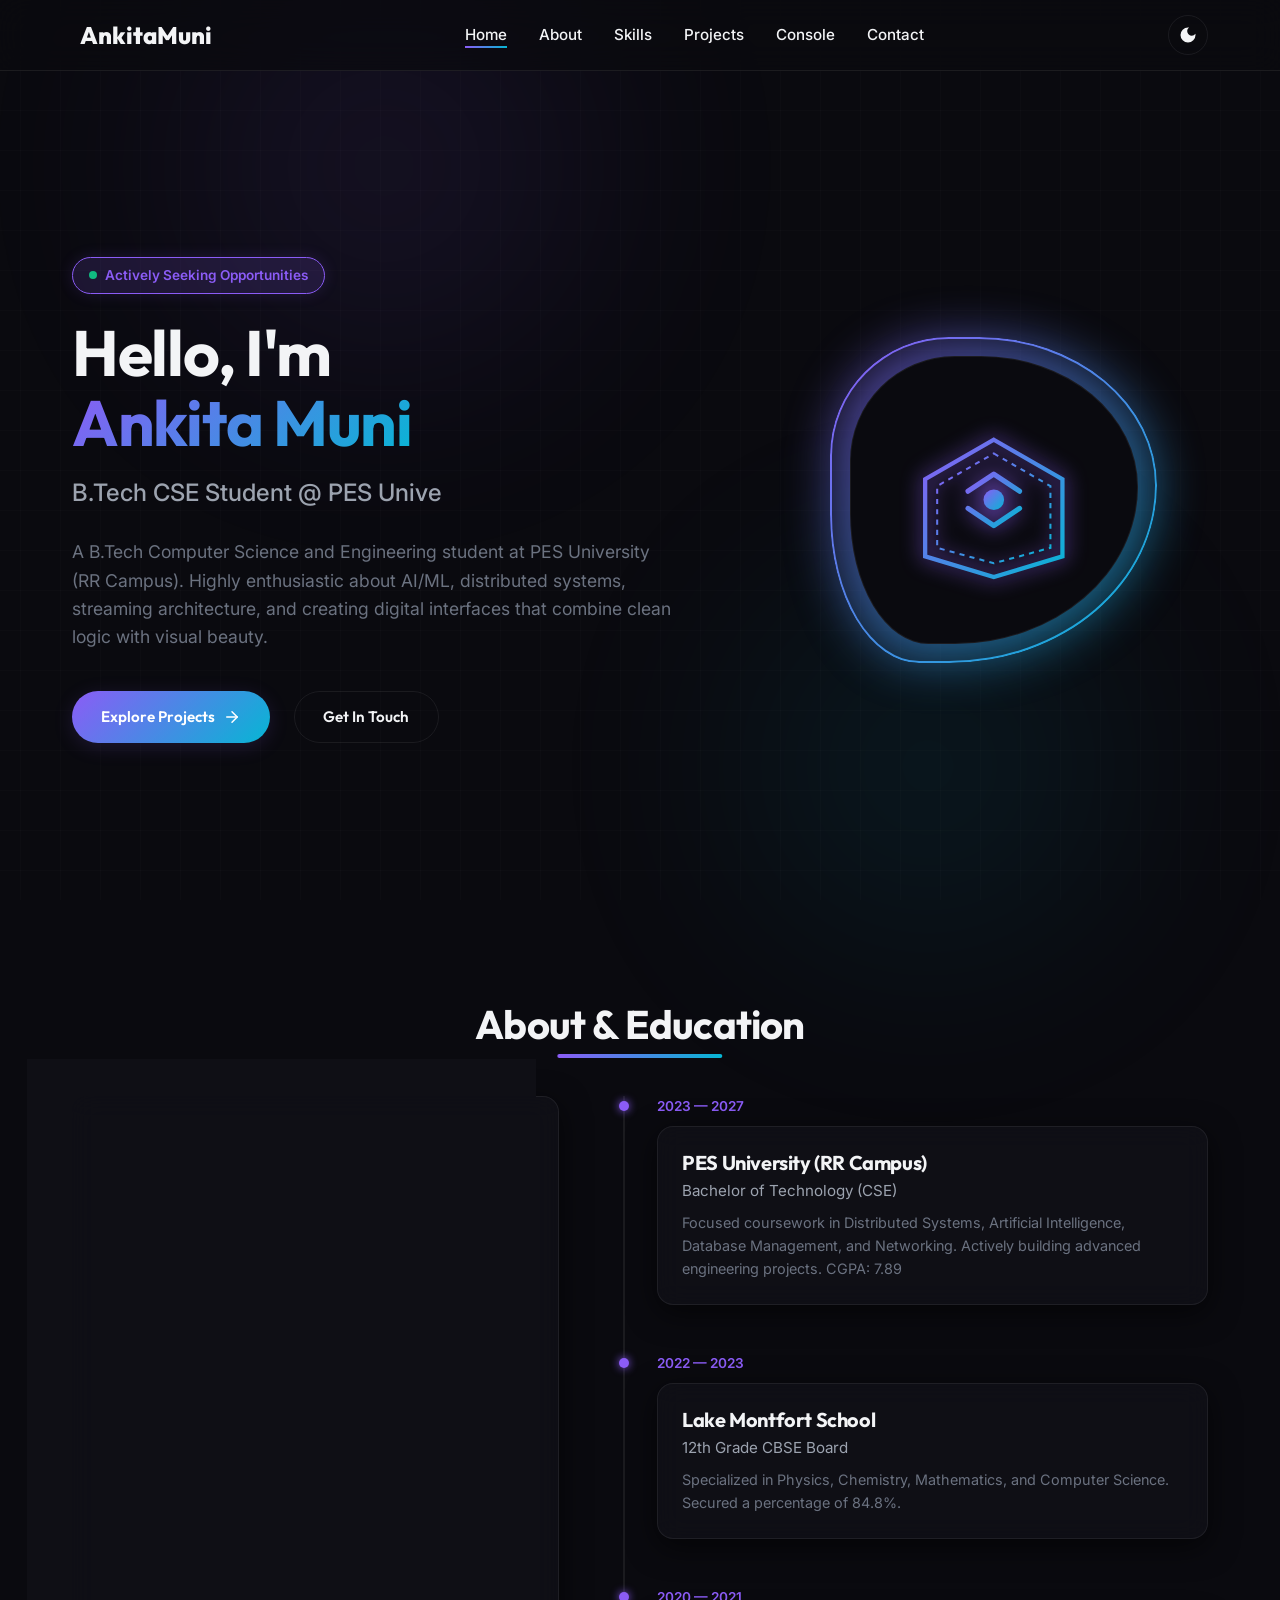
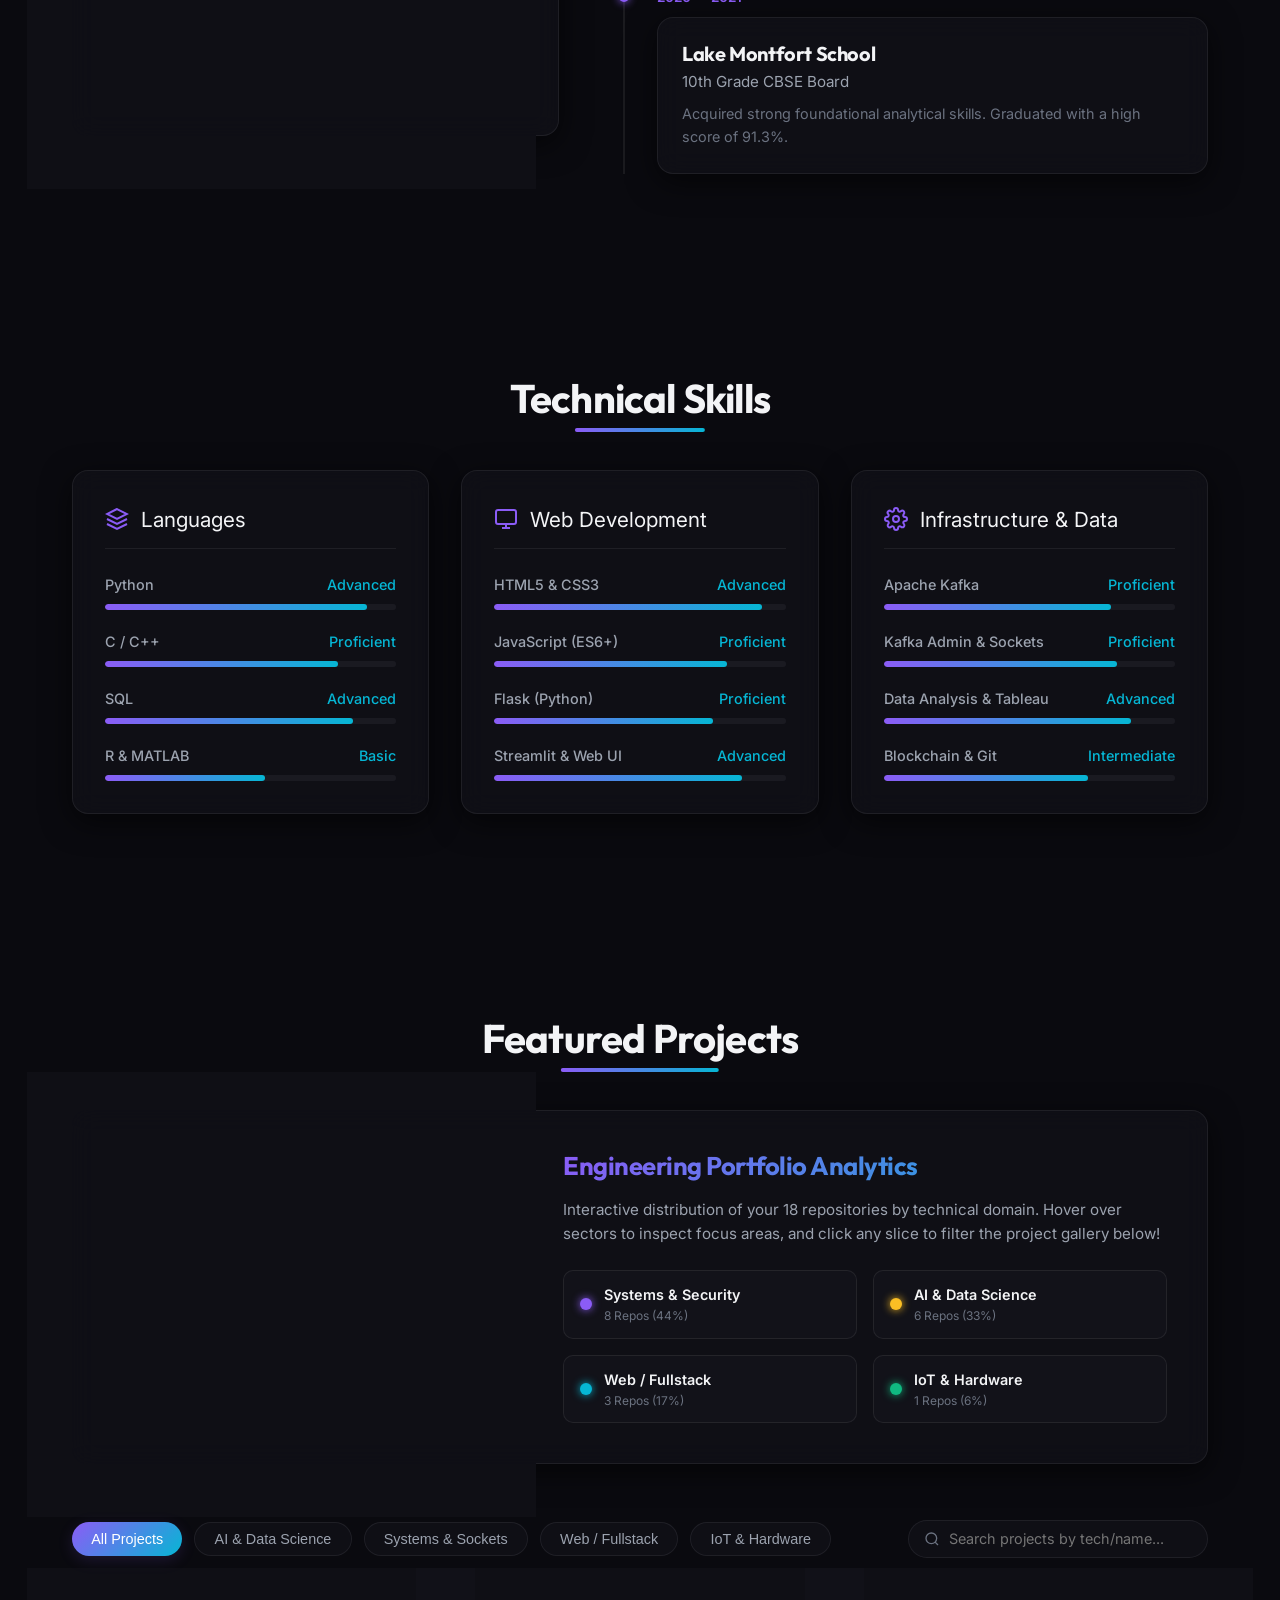
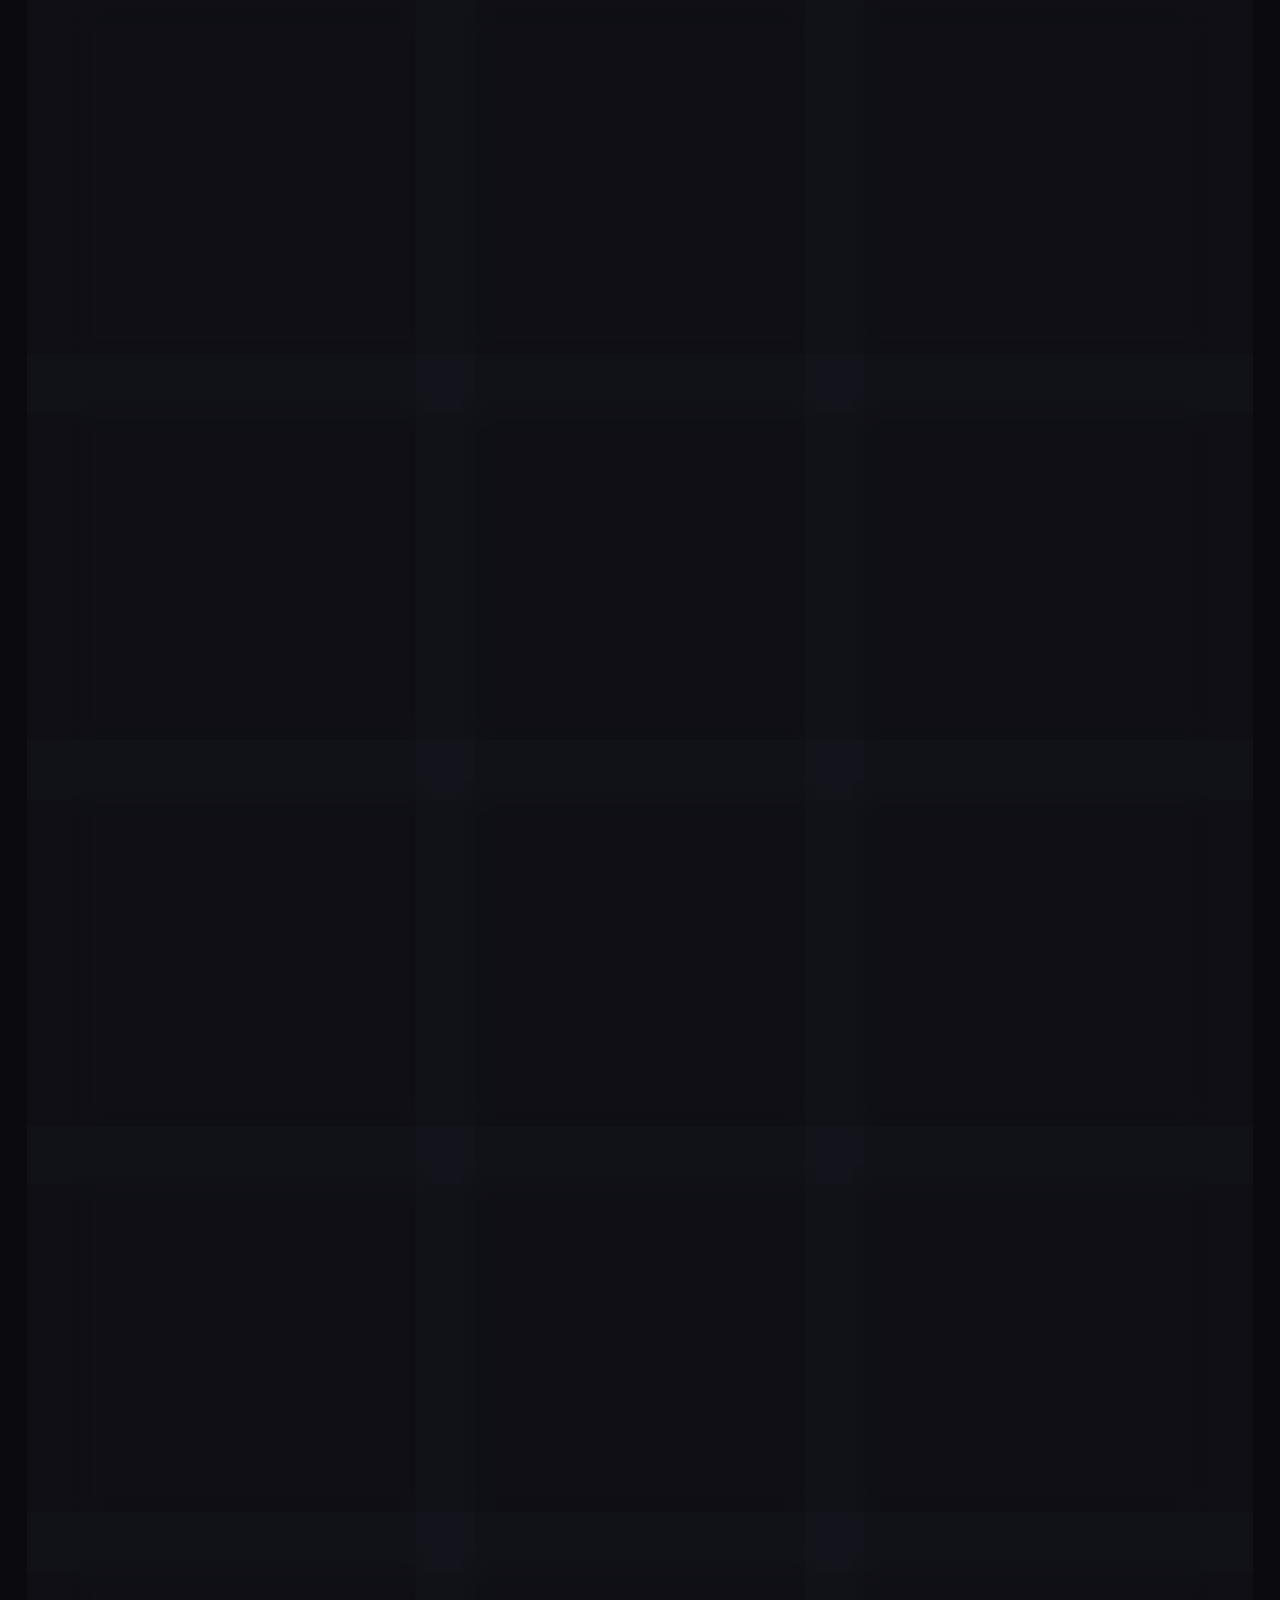
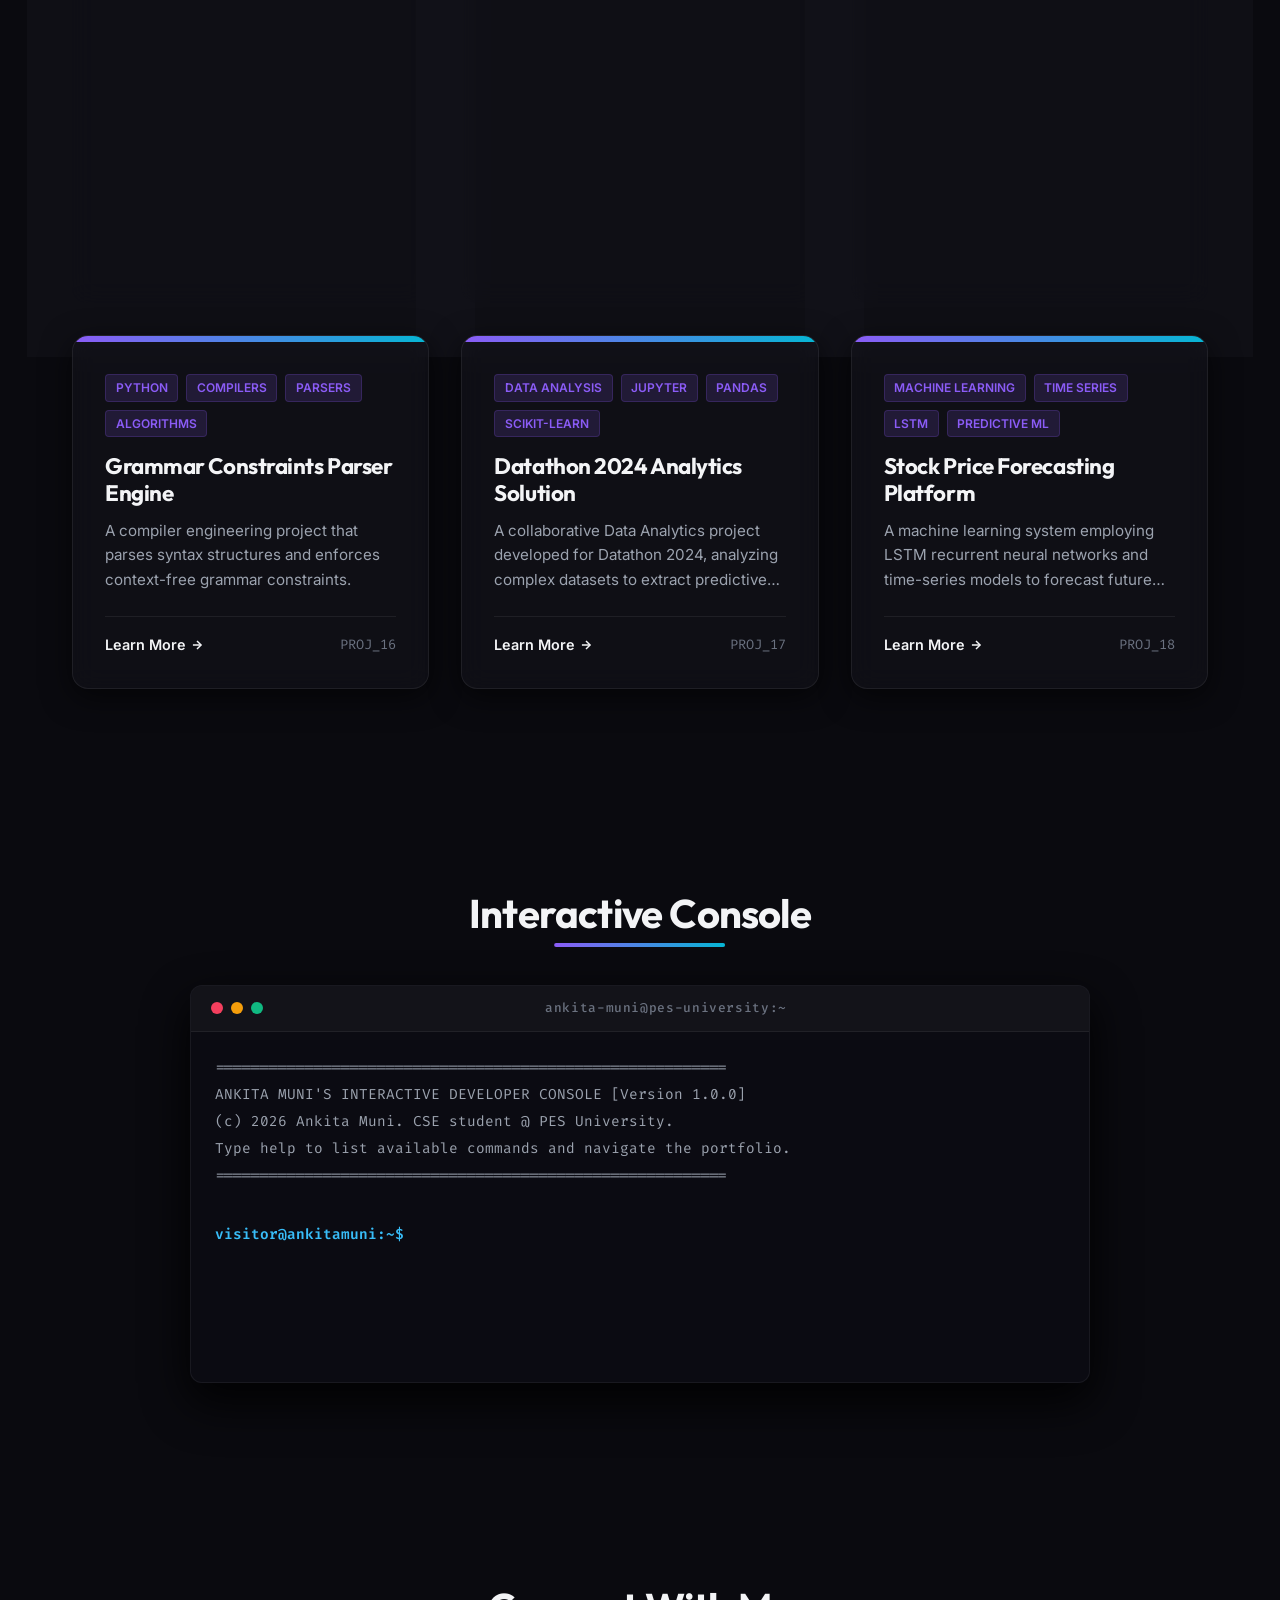
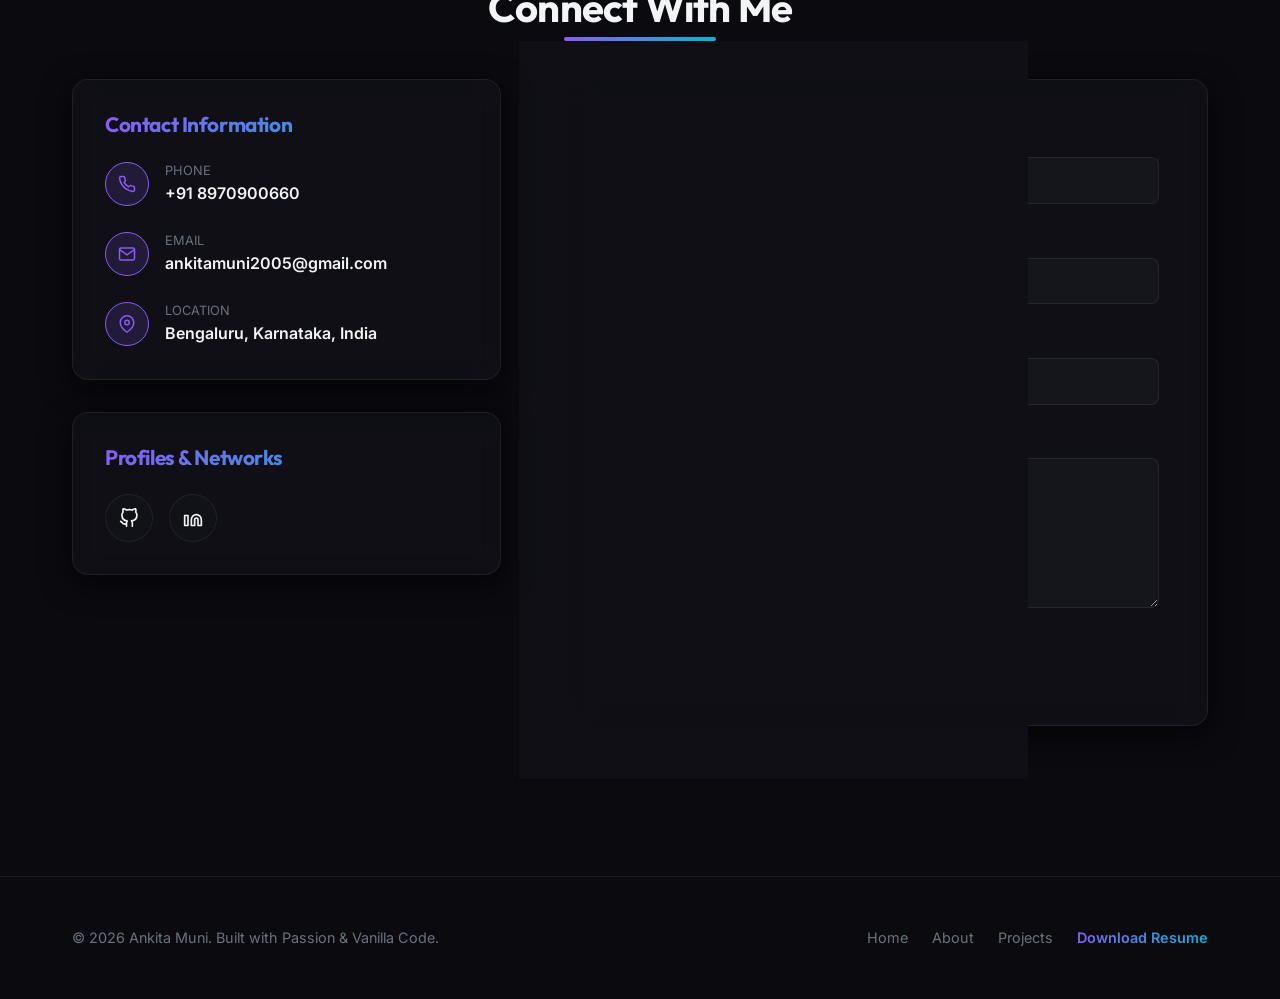
==== commit cae941bb: "Add interactive analytics dashboard and fix scroll autofocus" ====
--- a/index.html
+++ b/index.html
@@ -423,7 +423,7 @@
                         <div class="terminal-prompt-line">
                             <span class="terminal-prompt-prefix">visitor@ankitamuni:~$</span>
                             <div class="terminal-input-container">
-                                <input type="text" class="terminal-input" id="terminal-input" autocomplete="off" autofocus>
+                                <input type="text" class="terminal-input" id="terminal-input" autocomplete="off">
                             </div>
                         </div>
                     </div>
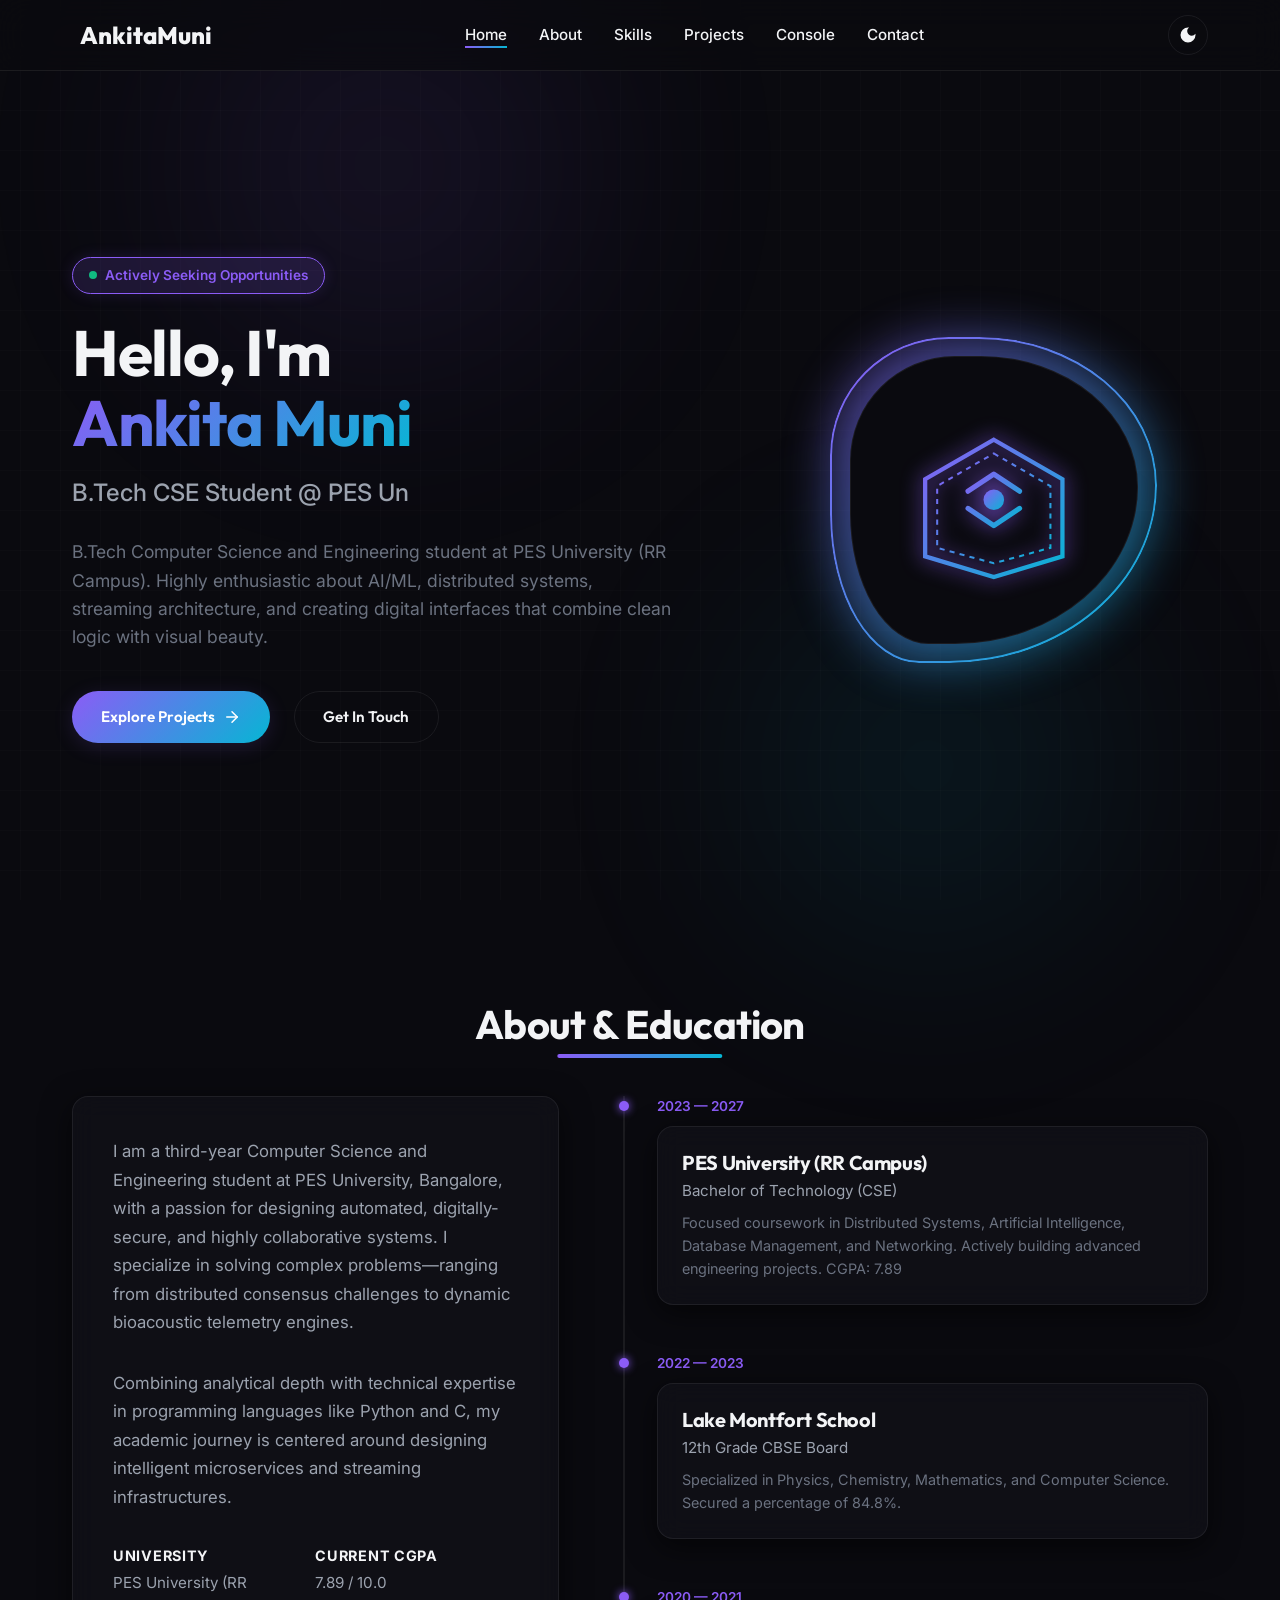
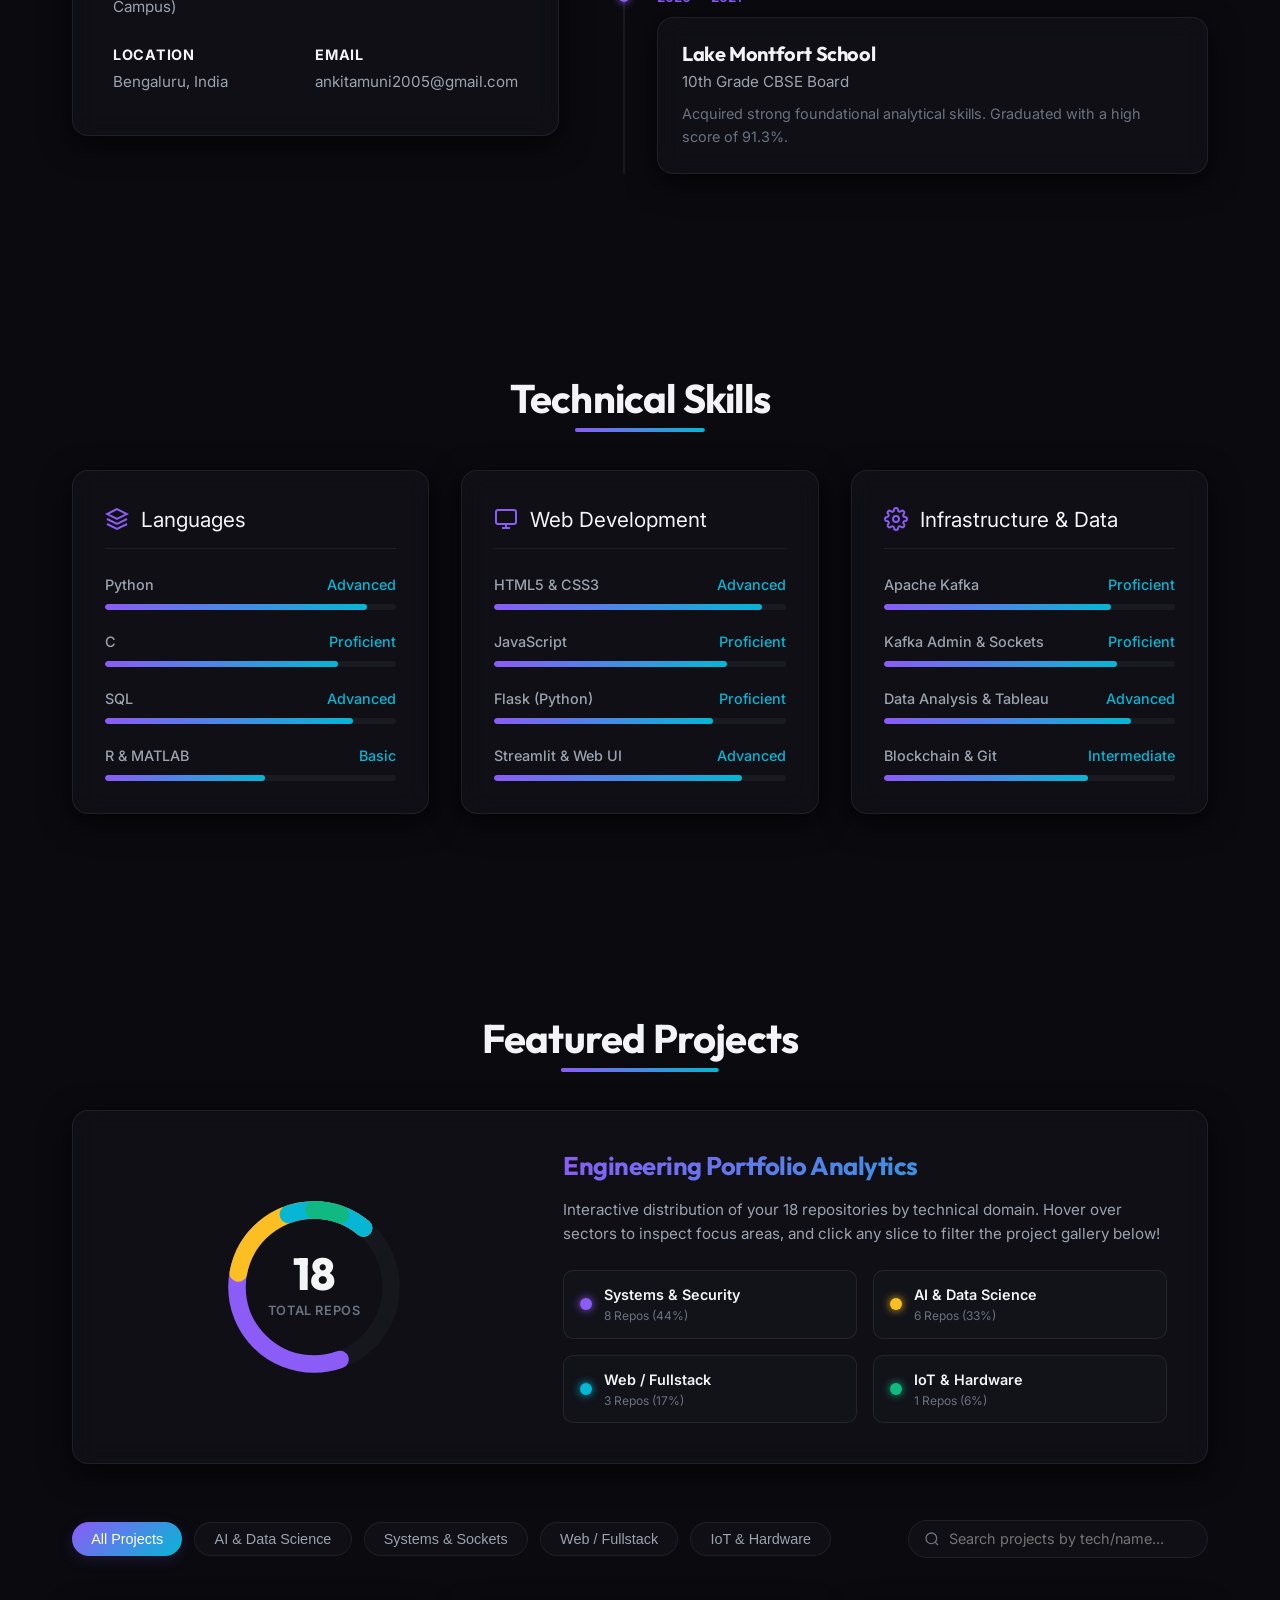
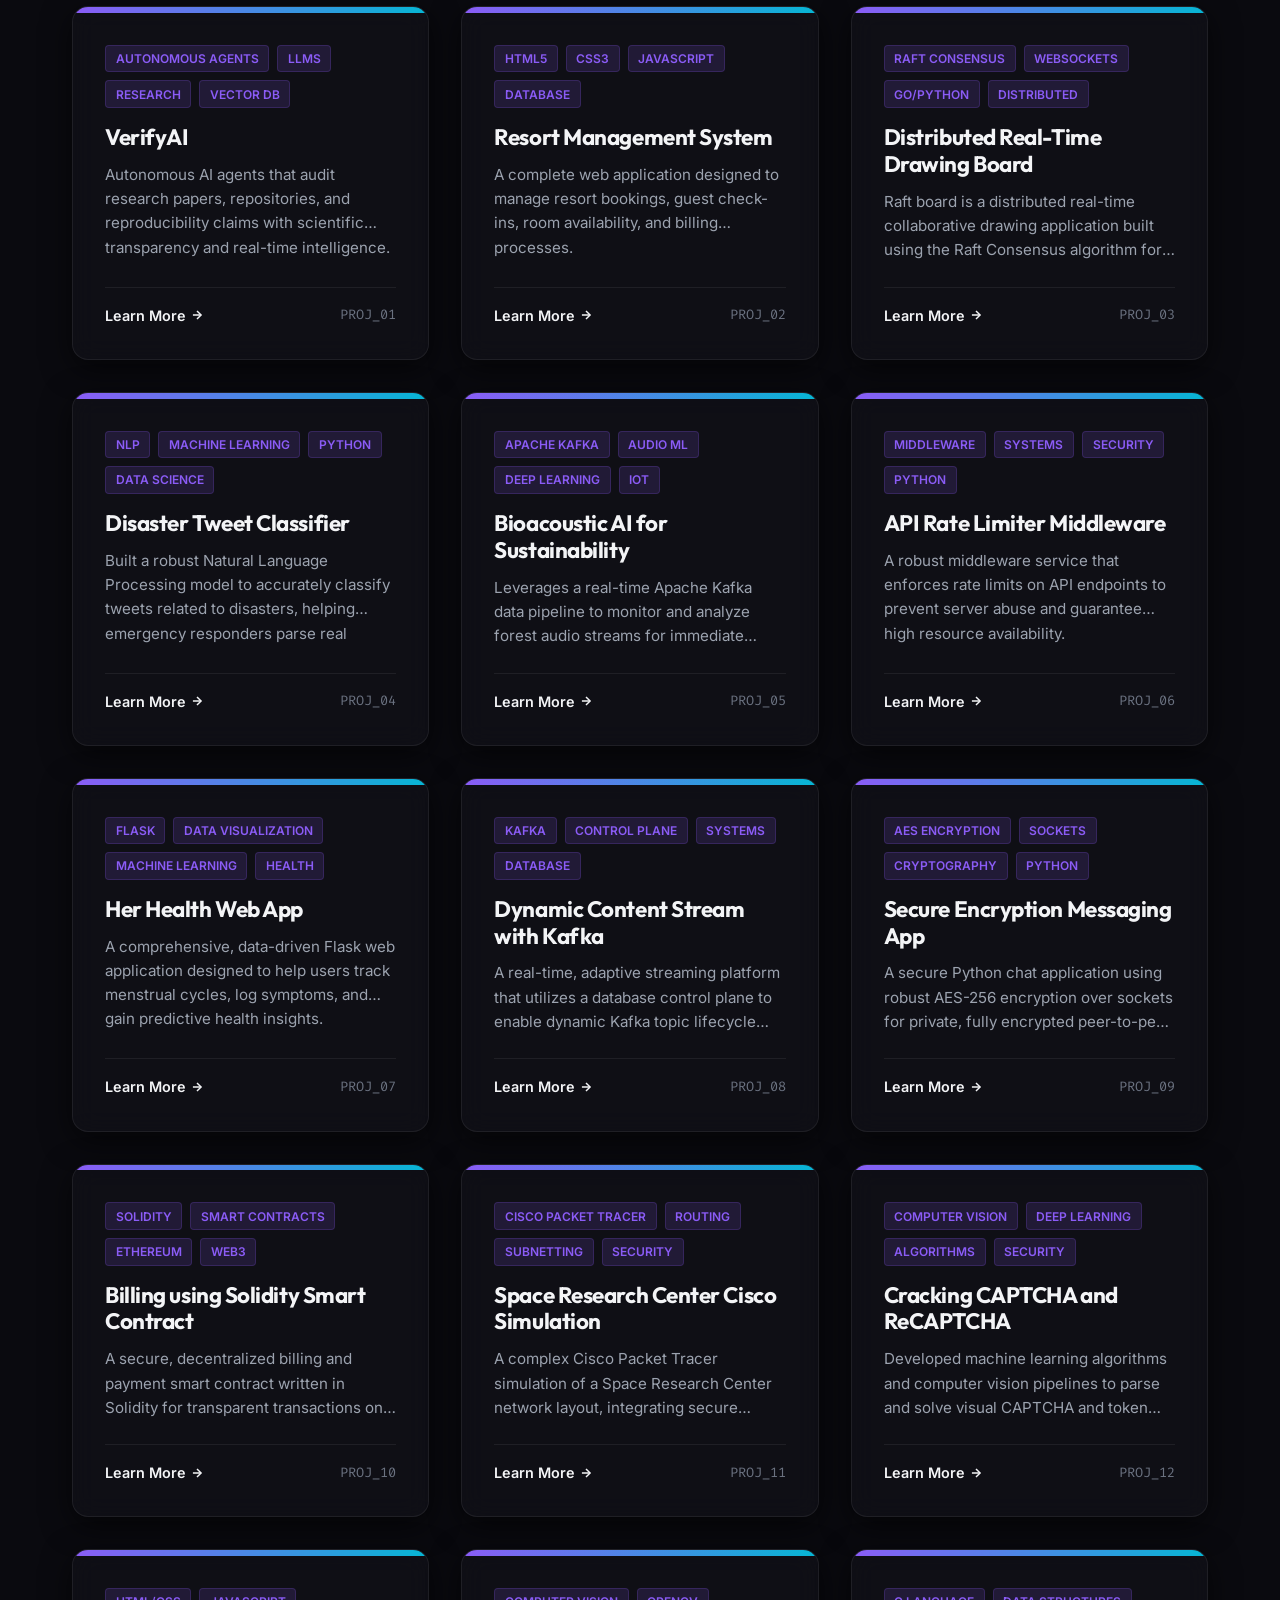
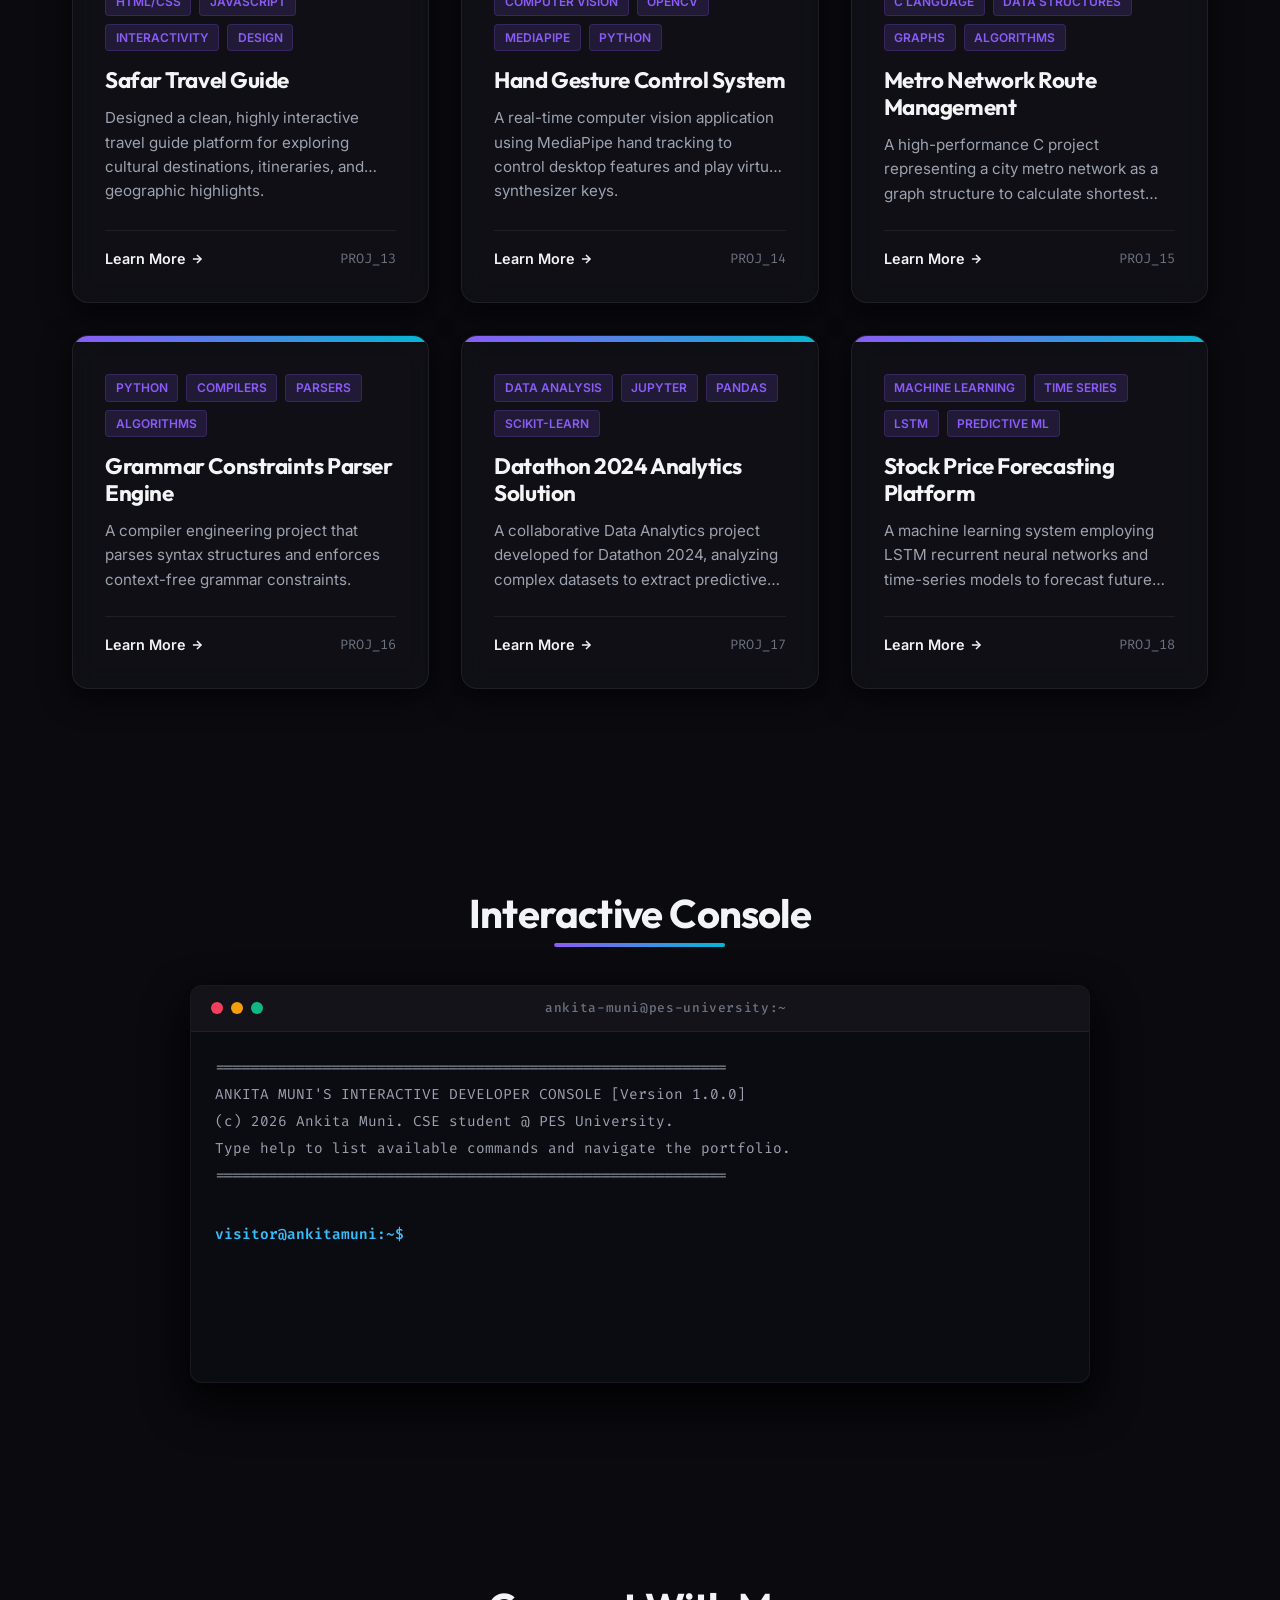
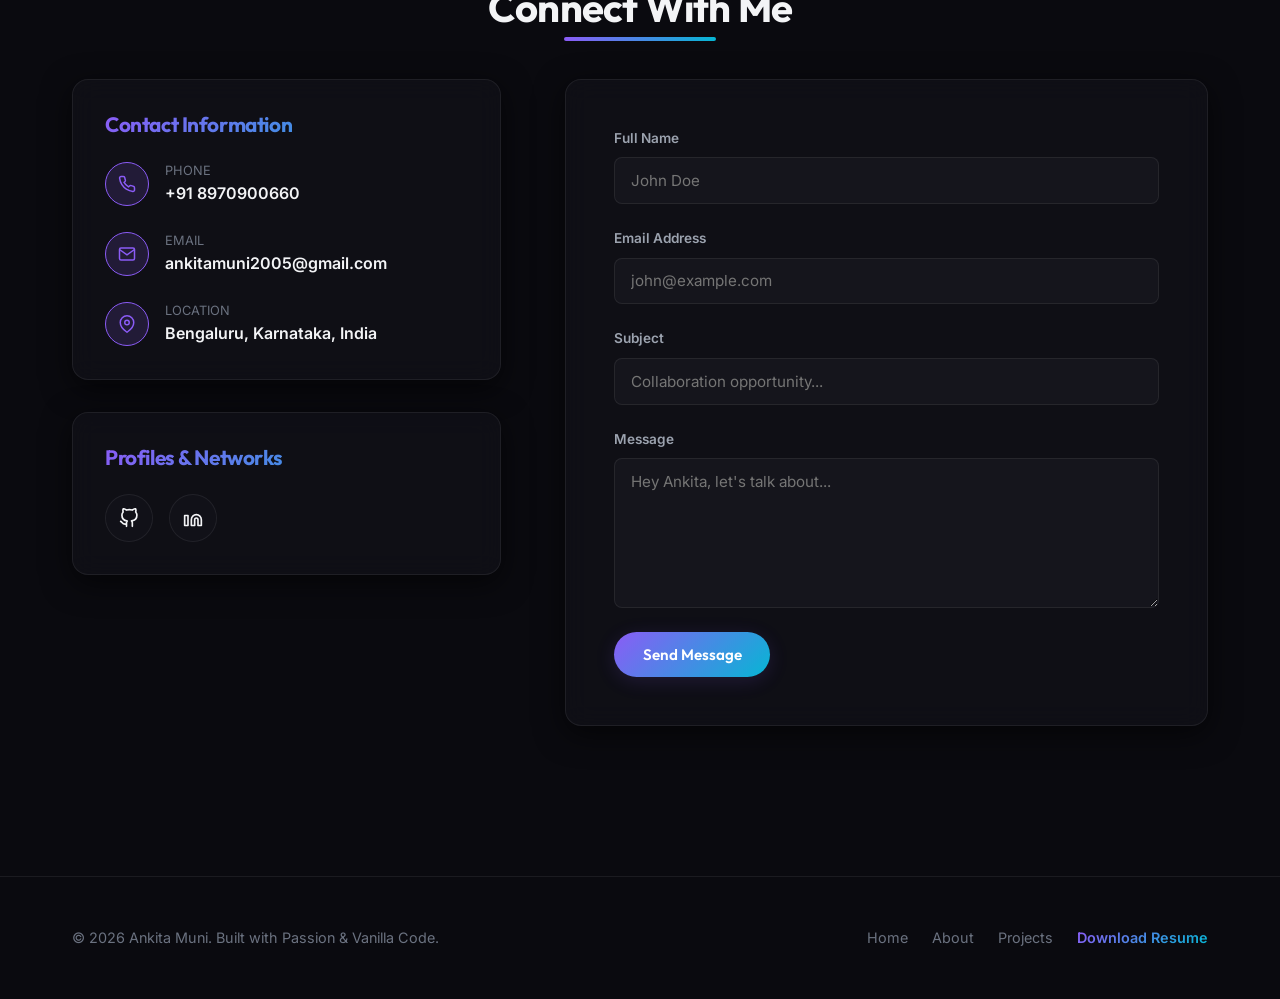
==== commit c82be30e: "Remove versioning details from skills and description" ====
--- a/index.html
+++ b/index.html
@@ -69,7 +69,7 @@
                     <h1 class="hero-title">Hello, I'm <br><span class="gradient-text">Ankita Muni</span></h1>
                     <div class="hero-subtitle" id="typewriter-text"></div>
                     <p class="hero-desc">
-                        A B.Tech Computer Science and Engineering student at PES University (RR Campus). Highly enthusiastic about AI/ML, distributed systems, streaming architecture, and creating digital interfaces that combine clean logic with visual beauty.
+                        B.Tech Computer Science and Engineering student at PES University (RR Campus). Highly enthusiastic about AI/ML, distributed systems, streaming architecture, and creating digital interfaces that combine clean logic with visual beauty.
                     </p>
                     <div class="hero-buttons">
                         <a href="#projects" class="btn btn-primary">
@@ -205,7 +205,7 @@
                             </div>
                             <div class="skill-item">
                                 <div class="skill-info">
-                                    <span class="skill-name">C / C++</span>
+                                    <span class="skill-name">C</span>
                                     <span class="skill-level">Proficient</span>
                                 </div>
                                 <div class="skill-bar-wrapper">
@@ -251,7 +251,7 @@
                             </div>
                             <div class="skill-item">
                                 <div class="skill-info">
-                                    <span class="skill-name">JavaScript (ES6+)</span>
+                                    <span class="skill-name">JavaScript</span>
                                     <span class="skill-level">Proficient</span>
                                 </div>
                                 <div class="skill-bar-wrapper">
